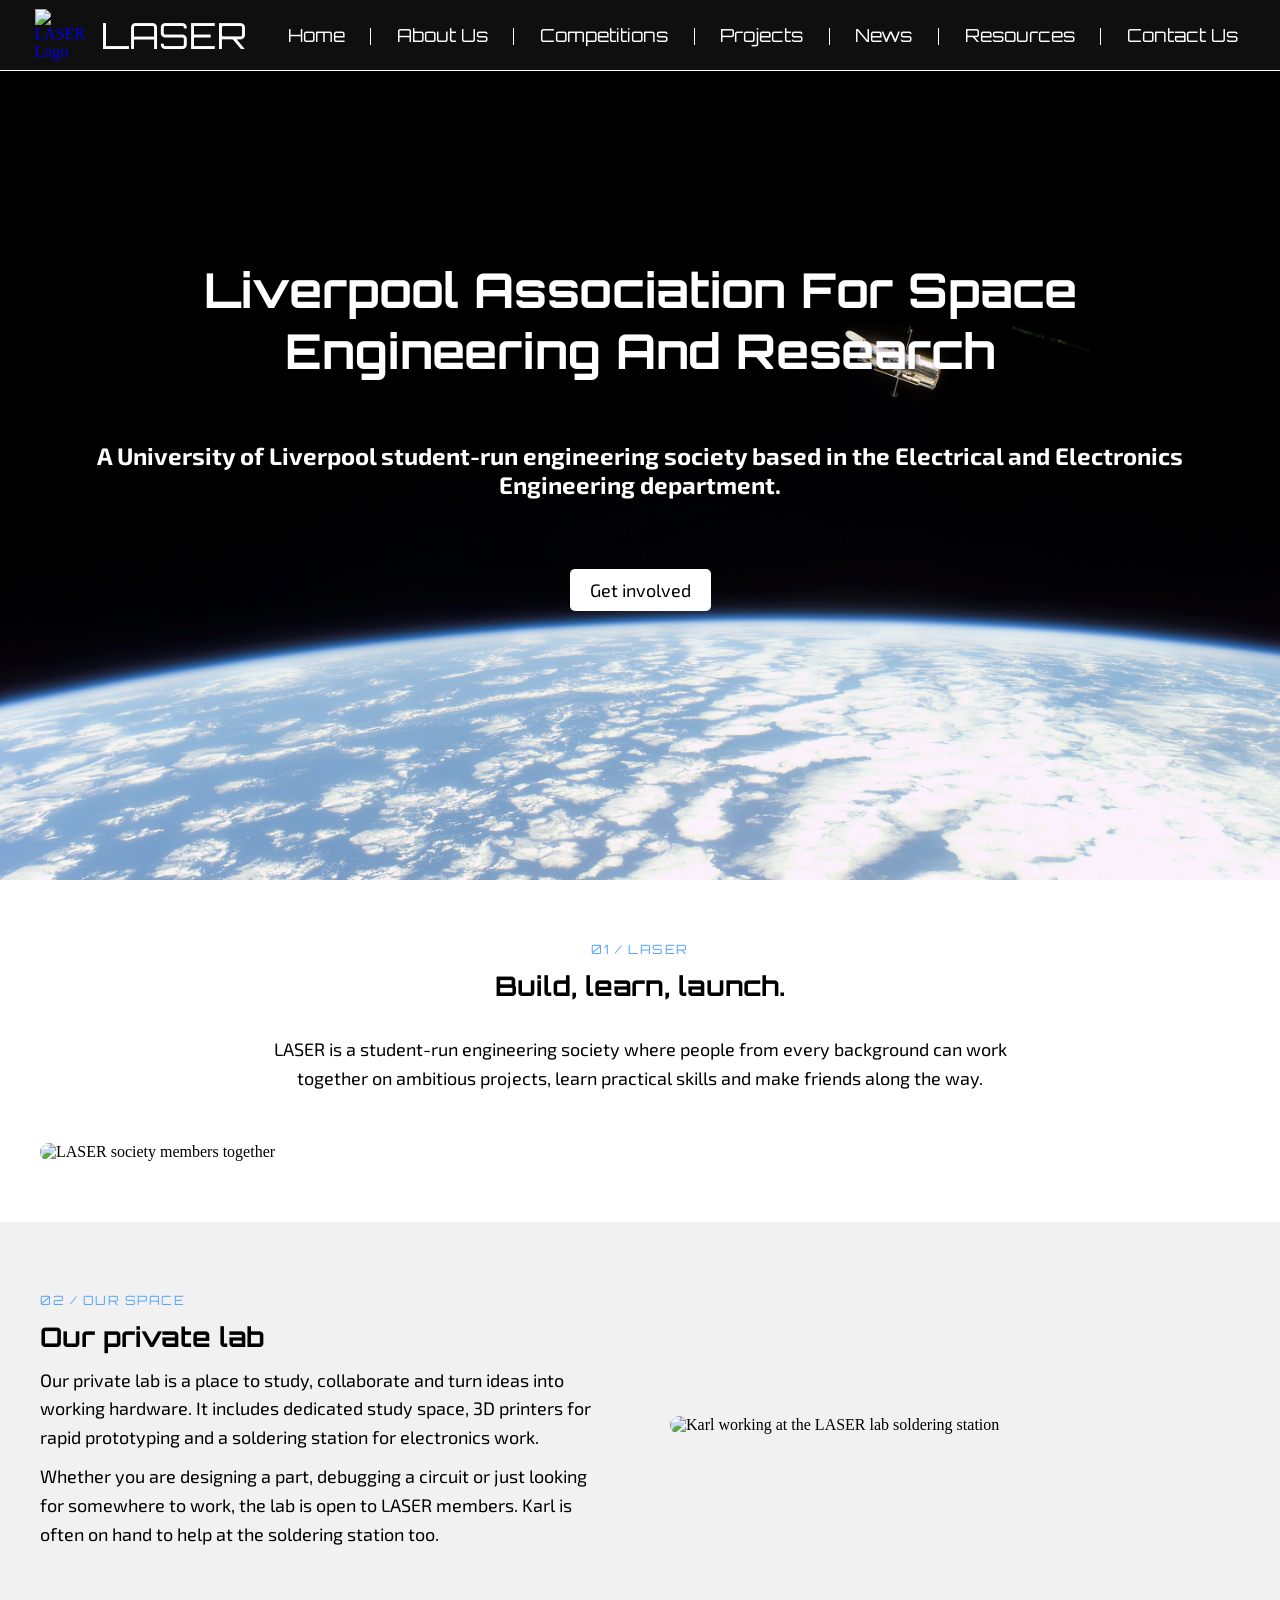
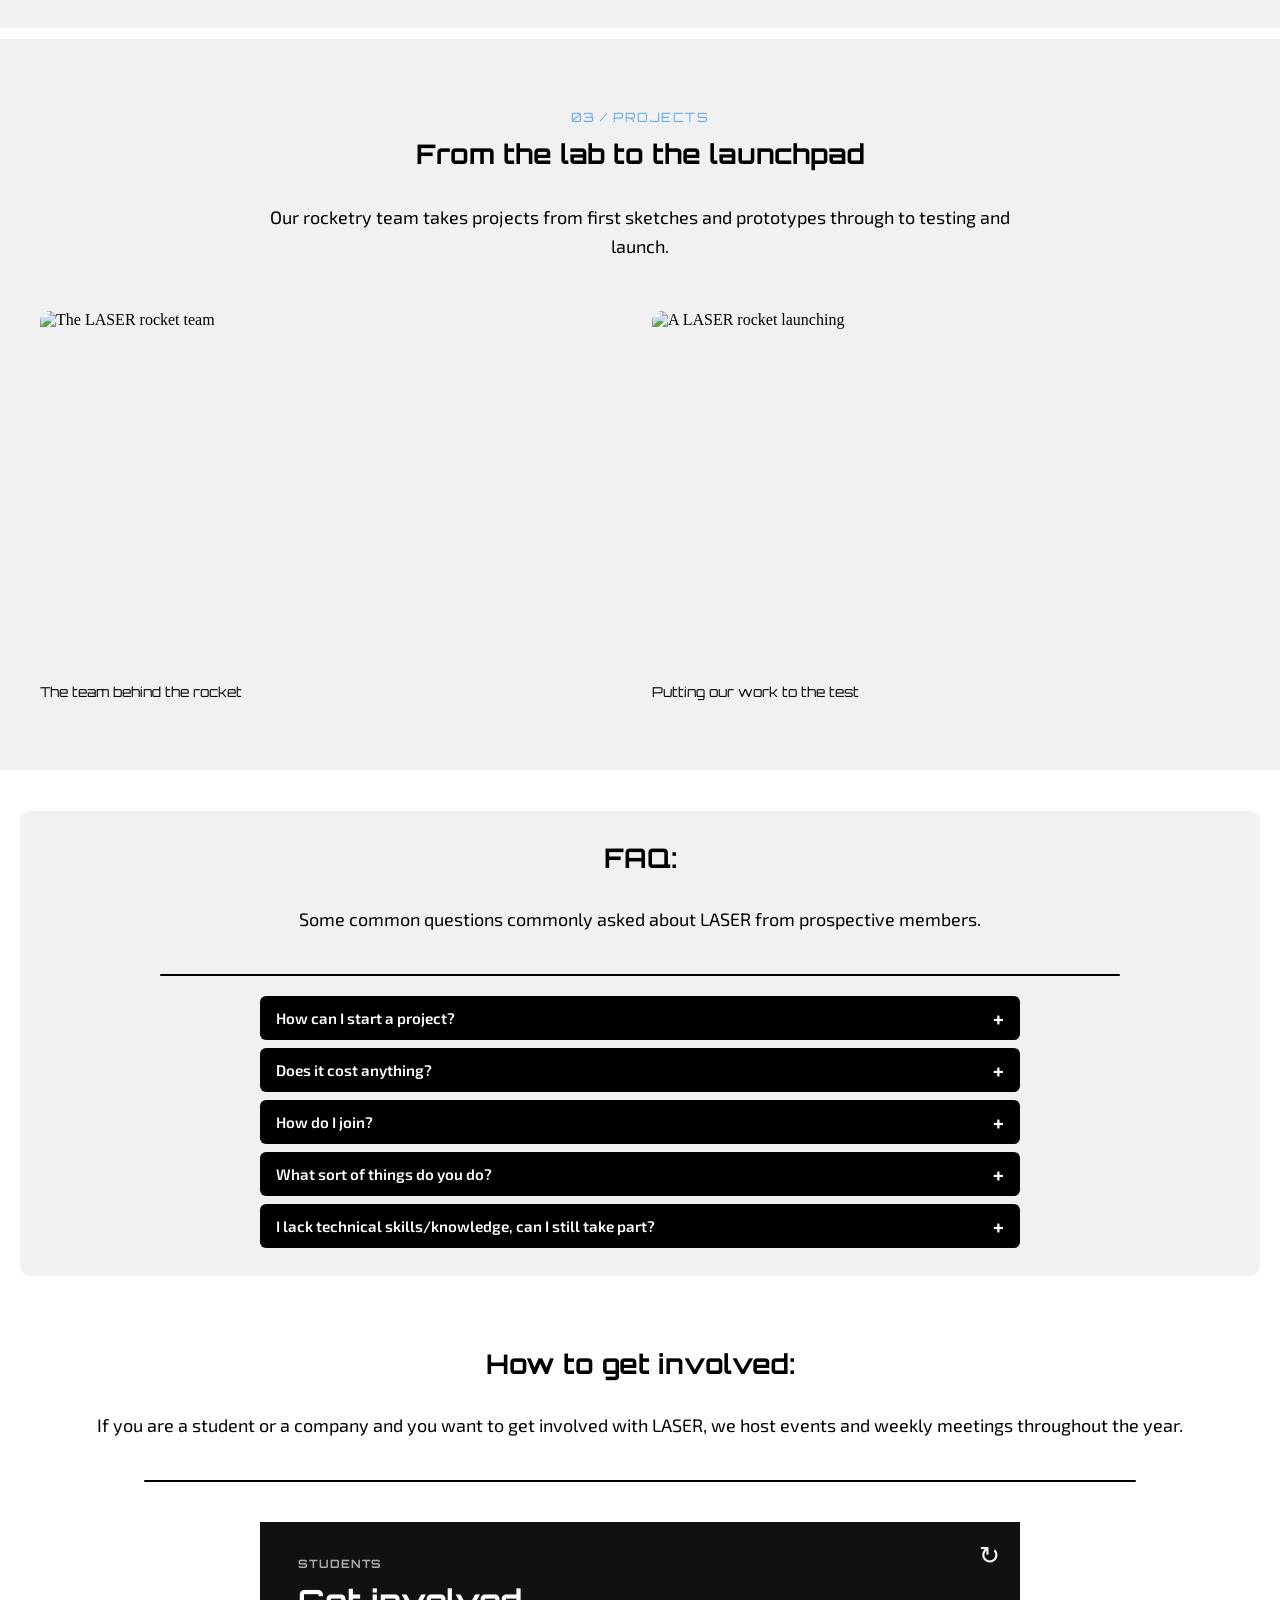
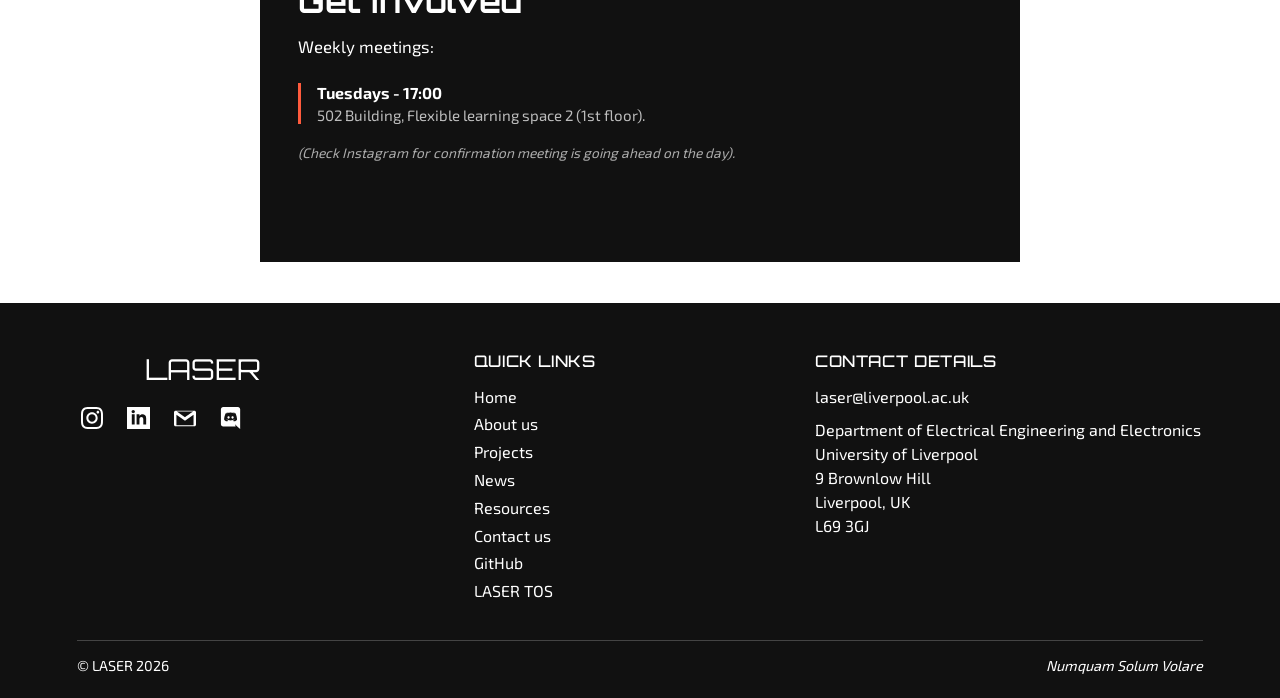
==== .vercel/output/static/index.html @ e4cc59e5 "Add resources page and update homepage with new assets - Created a new resources page with links to " ====
<!doctype html>
<style>
	body {
		margin: 0;
	}
</style>

<html lang="en">
	<head>
		<meta charset="utf-8" />
		<link rel="icon" href="./favicon.png" />
		<meta name="viewport" content="width=device-width, initial-scale=1" />
		<link href="./_app/immutable/entry/start.DGtmBPSo.js" rel="modulepreload">
		<link href="./_app/immutable/chunks/CTIS16gk.js" rel="modulepreload">
		<link href="./_app/immutable/chunks/7BSjD24L.js" rel="modulepreload">
		<link href="./_app/immutable/entry/app.ivjfigJp.js" rel="modulepreload">
		<link href="./_app/immutable/chunks/D_1BMN3e.js" rel="modulepreload">
		<link href="./_app/immutable/nodes/0.DMZ6x1xI.js" rel="modulepreload">
		<link href="./_app/immutable/chunks/C-WMBExc.js" rel="modulepreload">
		<link href="./_app/immutable/chunks/B9G59zYk.js" rel="modulepreload">
		<link href="./_app/immutable/nodes/2.BJZlcTW1.js" rel="modulepreload">
		<title>Home | LASER</title><!-- HEAD_svelte-qoxa5s_START --><!-- HEAD_svelte-qoxa5s_END -->
		<link href="./_app/immutable/assets/0.Lj2UNPYu.css" rel="stylesheet">
		<link href="./_app/immutable/assets/index.B-hsd_Pt.css" rel="stylesheet">
		<link href="./_app/immutable/assets/2.D6INWl_Q.css" rel="stylesheet">
	</head>
	<body data-sveltekit-preload-data="hover">
		<div style="display: contents">    <div class="body svelte-qdn4al">   <div class="navbar svelte-fpv4tn"><div class="navbar-brand svelte-fpv4tn"><a href="/" class="svelte-fpv4tn" data-svelte-h="svelte-1miex8l"><div class="logo-container svelte-fpv4tn"><img src="/_app/immutable/assets/logo-2.DVwMRFnr.png" alt="LASER Logo" class="svelte-fpv4tn"> <span class="logo-text svelte-fpv4tn">LASER</span></div></a></div>  <div class="navbar-links desktop svelte-fpv4tn" data-svelte-h="svelte-1akheh"><ul class="svelte-fpv4tn"><li class="svelte-fpv4tn"><a class="nav-link svelte-fpv4tn" href="/" rel="prefetch">Home</a></li> <li class="svelte-fpv4tn"><a class="nav-link svelte-fpv4tn" href="/about" rel="prefetch">About Us</a></li> <li class="svelte-fpv4tn"><a class="nav-link svelte-fpv4tn" href="/competitions" rel="prefetch">Competitions</a></li> <li class="svelte-fpv4tn"><a class="nav-link svelte-fpv4tn" href="/projects" rel="prefetch">Projects</a></li> <li class="svelte-fpv4tn"><a class="nav-link svelte-fpv4tn" href="/news" rel="prefetch">News</a></li> <li class="svelte-fpv4tn"><a class="nav-link svelte-fpv4tn" href="/resources" rel="prefetch">Resources</a></li> <li class="svelte-fpv4tn"><a class="nav-link svelte-fpv4tn" href="/contact" rel="prefetch">Contact Us</a></li></ul></div>  <button class="hamburger svelte-fpv4tn" aria-label="Toggle menu" data-svelte-h="svelte-1wd7y4o"><span class="hamburger-line svelte-fpv4tn"></span> <span class="hamburger-line svelte-fpv4tn"></span> <span class="hamburger-line svelte-fpv4tn"></span></button>   </div> <div class="page svelte-qdn4al"><main class="svelte-qdn4al"><article class="content-body svelte-qdn4al"><div>    <div class="body svelte-7qt62"><div class="header svelte-7qt62"><h1 class="svelte-7qt62" data-svelte-h="svelte-1j9uaqf">Liverpool Association For Space Engineering And Research</h1> <h2 class="svelte-7qt62" data-svelte-h="svelte-1ugjzli">A University of Liverpool student-run engineering society based in the Electrical and
			Electronics Engineering department.</h2> <div class="buttons svelte-7qt62"><button class="button svelte-7qt62" data-svelte-h="svelte-1tu7el9">Get involved</button></div></div> <div class="content-row svelte-7qt62" id="projects-header" data-svelte-h="svelte-1s8op9j"><div class="society-intro svelte-7qt62"><div class="section-label svelte-7qt62">01 / LASER</div> <h1 class="svelte-7qt62">Build, learn, launch.</h1> <p class="svelte-7qt62">LASER is a student-run engineering society where people from every background can work
				together on ambitious projects, learn practical skills and make friends along the way.</p> <img class="society-photo svelte-7qt62" src="/_app/immutable/assets/society_photo.COjx1hVz.jpg" alt="LASER society members together"></div></div> <div class="content-row lab-row svelte-7qt62" data-svelte-h="svelte-1idk8p1"><div class="feature-grid svelte-7qt62"><div class="feature-copy svelte-7qt62"><div class="section-label svelte-7qt62">02 / OUR SPACE</div> <h1 class="svelte-7qt62">Our private lab</h1> <p class="svelte-7qt62">Our private lab is a place to study, collaborate and turn ideas into working hardware.
					It includes dedicated study space, 3D printers for rapid prototyping and a soldering
					station for electronics work.</p> <p class="svelte-7qt62">Whether you are designing a part, debugging a circuit or just looking for somewhere to
					work, the lab is open to LASER members. Karl is often on hand to help at the soldering
					station too.</p></div> <img class="feature-photo svelte-7qt62" src="/_app/immutable/assets/karl_lab.DfO0y-Jp.jpg" alt="Karl working at the LASER lab soldering station"></div></div> <div class="content-row rockets-row svelte-7qt62" data-svelte-h="svelte-uk75mp"><div class="rockets svelte-7qt62"><div class="section-label svelte-7qt62">03 / PROJECTS</div> <h1 class="svelte-7qt62">From the lab to the launchpad</h1> <p class="svelte-7qt62">Our rocketry team takes projects from first sketches and prototypes through to testing
				and launch.</p> <div class="rocket-gallery svelte-7qt62"><figure class="svelte-7qt62"><img src="/_app/immutable/assets/rocket_team.fOBKA29p.jpg" alt="The LASER rocket team" class="svelte-7qt62"> <figcaption class="svelte-7qt62">The team behind the rocket</figcaption></figure> <figure class="svelte-7qt62"><img src="/_app/immutable/assets/rocket_launch.CKDZgVG7.png" alt="A LASER rocket launching" class="svelte-7qt62"> <figcaption class="svelte-7qt62">Putting our work to the test</figcaption></figure></div></div></div> <div class="content-row svelte-7qt62"><div class="container svelte-7qt62"><h1 class="svelte-7qt62" data-svelte-h="svelte-1on0hj2">FAQ:</h1> <p class="svelte-7qt62" data-svelte-h="svelte-8fw8r">Some common questions commonly asked about LASER from prospective members.</p> <div class="separator svelte-7qt62"></div> <div class="faq-container svelte-1qa2ih5"><div class="question svelte-1qa2ih5" role="button" tabindex="0"><h2 class="svelte-1qa2ih5">How can I start a project?</h2></div> <div class="answer  svelte-1qa2ih5"><p class="svelte-1qa2ih5">To start a project just come along and bring it up in a meeting.</p></div> </div> <div class="faq-container svelte-1qa2ih5"><div class="question svelte-1qa2ih5" role="button" tabindex="0"><h2 class="svelte-1qa2ih5">Does it cost anything?</h2></div> <div class="answer  svelte-1qa2ih5"><p class="svelte-1qa2ih5">No, participation in LASER does not cost anything apart from your time.</p></div> </div> <div class="faq-container svelte-1qa2ih5"><div class="question svelte-1qa2ih5" role="button" tabindex="0"><h2 class="svelte-1qa2ih5">How do I join?</h2></div> <div class="answer  svelte-1qa2ih5"><p class="svelte-1qa2ih5">As we're not affiliated with the Guild, we have no sign up requirements. Simply just show up to our meetings as listed below.</p></div> </div> <div class="faq-container svelte-1qa2ih5"><div class="question svelte-1qa2ih5" role="button" tabindex="0"><h2 class="svelte-1qa2ih5">What sort of things do you do?</h2></div> <div class="answer  svelte-1qa2ih5"><p class="svelte-1qa2ih5">Within LASER we mainly work to develop skills outside of the typically taught curriculum through projects, in addition we offer a range of FYP for third year EEE students.</p></div> </div> <div class="faq-container svelte-1qa2ih5"><div class="question svelte-1qa2ih5" role="button" tabindex="0"><h2 class="svelte-1qa2ih5">I lack technical skills/knowledge, can I still take part?</h2></div> <div class="answer  svelte-1qa2ih5"><p class="svelte-1qa2ih5">We encourage anyone regardless of course and background with an interest to join, as our projects often cover a wide range of fields.</p></div> </div></div></div> <div class="content-row svelte-7qt62" id="getinvolved-header"><h1 class="svelte-7qt62" data-svelte-h="svelte-1cuypyo">How to get involved:</h1> <p class="svelte-7qt62" data-svelte-h="svelte-bwk7dg">If you are a student or a company and you want to get involved with LASER, we host events and
			weekly meetings throughout the year.</p> <div class="separator svelte-7qt62"></div>   <div class="flip-card svelte-volmgl" role="button" tabindex="0" aria-label="Flip between student and industry information"><div class="flip-card-inner svelte-volmgl"><section class="card-face card-front svelte-volmgl" aria-hidden="false"><span class="flip-icon svelte-volmgl" aria-hidden="true" data-svelte-h="svelte-xpl3ug">↻</span> <p class="eyebrow svelte-volmgl" data-svelte-h="svelte-fm70a0">Students</p> <h2 class="svelte-volmgl" data-svelte-h="svelte-d3yj59">Get involved</h2> <p class="route-intro svelte-volmgl" data-svelte-h="svelte-1s0nnc2">Weekly meetings:</p> <div class="meeting svelte-volmgl" data-svelte-h="svelte-sdgunf"><strong>Tuesdays - 17:00</strong> <span class="svelte-volmgl">502 Building, Flexible learning space 2 (1st floor).</span></div> <p class="note svelte-volmgl" data-svelte-h="svelte-ms914">(Check Instagram for confirmation meeting is going ahead on the day).</p></section> <section class="card-face card-back svelte-volmgl" aria-hidden="true"><span class="flip-icon svelte-volmgl" aria-hidden="true" data-svelte-h="svelte-xpl3ug">↻</span> <p class="eyebrow svelte-volmgl" data-svelte-h="svelte-5ua164">Industry and companies</p> <h2 class="svelte-volmgl" data-svelte-h="svelte-1pysvou">Get in touch</h2> <p class="route-intro svelte-volmgl" data-svelte-h="svelte-ssidgr">If you represent a company or are an employee acting on behalf of your employer, and you wish
				to engage with LASER by offering a seminar or contributing to our projects, please don&#39;t
				hesitate to get in touch.</p> <a class="contact-link svelte-volmgl" href="mailto:laser@liverpool.ac.uk" data-svelte-h="svelte-12oxaud">laser@liverpool.ac.uk <span aria-hidden="true" class="svelte-volmgl">↗</span></a></section></div> </div></div> </div></div></article></main></div>   <div class="footer svelte-zz6rve"><div class="footer-columns svelte-zz6rve"><section class="footer-brand svelte-zz6rve" aria-labelledby="footer-brand-heading" data-svelte-h="svelte-1b9xvzs"><div class="brand-row svelte-zz6rve"><a class="brand svelte-zz6rve" href="/" aria-label="LASER home"><img src="/_app/immutable/assets/logo-2.DVwMRFnr.png" alt="" class="svelte-zz6rve"> <span id="footer-brand-heading">LASER</span></a> <div class="footer-icons svelte-zz6rve" aria-label="Social links"><a href="https://www.instagram.com/laser_uol/" aria-label="Instagram" class="svelte-zz6rve"><img src="data:image/svg+xml,%3csvg%20xmlns='http://www.w3.org/2000/svg'%20width='24'%20height='24'%20viewBox='0%200%2024%2024'%3e%3cpath%20d='M12%202.163c3.204%200%203.584.012%204.85.07%203.252.148%204.771%201.691%204.919%204.919.058%201.265.069%201.645.069%204.849%200%203.205-.012%203.584-.069%204.849-.149%203.225-1.664%204.771-4.919%204.919-1.266.058-1.644.07-4.85.07-3.204%200-3.584-.012-4.849-.07-3.26-.149-4.771-1.699-4.919-4.92-.058-1.265-.07-1.644-.07-4.849%200-3.204.013-3.583.07-4.849.149-3.227%201.664-4.771%204.919-4.919%201.266-.057%201.645-.069%204.849-.069zm0-2.163c-3.259%200-3.667.014-4.947.072-4.358.2-6.78%202.618-6.98%206.98-.059%201.281-.073%201.689-.073%204.948%200%203.259.014%203.668.072%204.948.2%204.358%202.618%206.78%206.98%206.98%201.281.058%201.689.072%204.948.072%203.259%200%203.668-.014%204.948-.072%204.354-.2%206.782-2.618%206.979-6.98.059-1.28.073-1.689.073-4.948%200-3.259-.014-3.667-.072-4.947-.196-4.354-2.617-6.78-6.979-6.98-1.281-.059-1.69-.073-4.949-.073zm0%205.838c-3.403%200-6.162%202.759-6.162%206.162s2.759%206.163%206.162%206.163%206.162-2.759%206.162-6.163c0-3.403-2.759-6.162-6.162-6.162zm0%2010.162c-2.209%200-4-1.79-4-4%200-2.209%201.791-4%204-4s4%201.791%204%204c0%202.21-1.791%204-4%204zm6.406-11.845c-.796%200-1.441.645-1.441%201.44s.645%201.44%201.441%201.44c.795%200%201.439-.645%201.439-1.44s-.644-1.44-1.439-1.44z'/%3e%3c/svg%3e" alt="" class="svelte-zz6rve"></a> <a href="https://www.linkedin.com/company/laser-liverpool/" aria-label="LinkedIn" class="svelte-zz6rve"><img src="data:image/svg+xml,%3csvg%20xmlns='http://www.w3.org/2000/svg'%20width='24'%20height='24'%20viewBox='0%200%2024%2024'%3e%3cpath%20d='M0%200v24h24v-24h-24zm8%2019h-3v-11h3v11zm-1.5-12.268c-.966%200-1.75-.79-1.75-1.764s.784-1.764%201.75-1.764%201.75.79%201.75%201.764-.783%201.764-1.75%201.764zm13.5%2012.268h-3v-5.604c0-3.368-4-3.113-4%200v5.604h-3v-11h3v1.765c1.397-2.586%207-2.777%207%202.476v6.759z'/%3e%3c/svg%3e" alt="" class="svelte-zz6rve"></a> <a href="mailto:laser@liverpool.ac.uk" aria-label="Email" class="svelte-zz6rve"><img src="data:image/svg+xml,%3csvg%20width='24'%20height='24'%20xmlns='http://www.w3.org/2000/svg'%20fill-rule='evenodd'%20clip-rule='evenodd'%3e%3cpath%20d='M22.288%2021h-20.576c-.945%200-1.712-.767-1.712-1.712v-13.576c0-.945.767-1.712%201.712-1.712h20.576c.945%200%201.712.767%201.712%201.712v13.576c0%20.945-.767%201.712-1.712%201.712zm-10.288-6.086l-9.342-6.483-.02%2011.569h18.684v-11.569l-9.322%206.483zm8.869-9.914h-17.789l8.92%206.229s6.252-4.406%208.869-6.229z'/%3e%3c/svg%3e" alt="" class="svelte-zz6rve"></a> <a href="https://discord.gg/8RZZe7E6FS" aria-label="Discord" class="svelte-zz6rve"><img src="data:image/svg+xml,%3csvg%20width='24'%20height='24'%20xmlns='http://www.w3.org/2000/svg'%20fill-rule='evenodd'%20clip-rule='evenodd'%3e%3cpath%20d='M19.54%200c1.356%200%202.46%201.104%202.46%202.472v21.528l-2.58-2.28-1.452-1.344-1.536-1.428.636%202.22h-13.608c-1.356%200-2.46-1.104-2.46-2.472v-16.224c0-1.368%201.104-2.472%202.46-2.472h16.08zm-4.632%2015.672c2.652-.084%203.672-1.824%203.672-1.824%200-3.864-1.728-6.996-1.728-6.996-1.728-1.296-3.372-1.26-3.372-1.26l-.168.192c2.04.624%202.988%201.524%202.988%201.524-1.248-.684-2.472-1.02-3.612-1.152-.864-.096-1.692-.072-2.424.024l-.204.024c-.42.036-1.44.192-2.724.756-.444.204-.708.348-.708.348s.996-.948%203.156-1.572l-.12-.144s-1.644-.036-3.372%201.26c0%200-1.728%203.132-1.728%206.996%200%200%201.008%201.74%203.66%201.824%200%200%20.444-.54.804-.996-1.524-.456-2.1-1.416-2.1-1.416l.336.204.048.036.047.027.014.006.047.027c.3.168.6.3.876.408.492.192%201.08.384%201.764.516.9.168%201.956.228%203.108.012.564-.096%201.14-.264%201.74-.516.42-.156.888-.384%201.38-.708%200%200-.6.984-2.172%201.428.36.456.792.972.792.972zm-5.58-5.604c-.684%200-1.224.6-1.224%201.332%200%20.732.552%201.332%201.224%201.332.684%200%201.224-.6%201.224-1.332.012-.732-.54-1.332-1.224-1.332zm4.38%200c-.684%200-1.224.6-1.224%201.332%200%20.732.552%201.332%201.224%201.332.684%200%201.224-.6%201.224-1.332%200-.732-.54-1.332-1.224-1.332z'/%3e%3c/svg%3e" alt="" class="svelte-zz6rve"></a></div></div></section> <section class="footer-section svelte-zz6rve" aria-labelledby="quick-links-heading"><h2 id="quick-links-heading" class="svelte-zz6rve" data-svelte-h="svelte-1qg1ytg">Quick links</h2> <nav class="footer-links svelte-zz6rve" aria-label="Quick links"><a href="/" class="svelte-zz6rve" data-svelte-h="svelte-5a0zws">Home</a> <a href="/about" class="svelte-zz6rve" data-svelte-h="svelte-qjxhin">About us</a> <a href="/projects" class="svelte-zz6rve" data-svelte-h="svelte-1002cvf">Projects</a> <a href="/news" class="svelte-zz6rve" data-svelte-h="svelte-13uzzsz">News</a> <a href="/resources" class="svelte-zz6rve" data-svelte-h="svelte-105foad">Resources</a> <a href="/contact" class="svelte-zz6rve" data-svelte-h="svelte-d4dvih">Contact us</a> <a href="https://github.com/UOL-LASER" class="svelte-zz6rve" data-svelte-h="svelte-1mj6pdv">GitHub</a> <button type="button" class="svelte-zz6rve" data-svelte-h="svelte-rq9g4g">LASER TOS</button></nav></section> <section class="footer-section contact svelte-zz6rve" aria-labelledby="contact-heading" data-svelte-h="svelte-27ioh2"><h2 id="contact-heading" class="svelte-zz6rve">Contact details</h2> <a href="mailto:laser@liverpool.ac.uk" class="svelte-zz6rve">laser@liverpool.ac.uk</a> <address class="svelte-zz6rve">Department of Electrical Engineering and Electronics<br>
				University of Liverpool<br>
				9 Brownlow Hill<br>
				Liverpool, UK<br>
				L69 3GJ</address></section></div> <div class="footer-bottom svelte-zz6rve"><p class="svelte-zz6rve">© LASER 2026</p> <p class="motto svelte-zz6rve" data-svelte-h="svelte-ho9pkd">Numquam Solum Volare</p></div></div> <div class="svelte-1qwn2n5  hidden"></div> <div class="popup svelte-1qwn2n5 hidden"><div class="content-row svelte-1qwn2n5" data-svelte-h="svelte-4914dh"><div class="container svelte-1qwn2n5"><div class="scroll-box svelte-1qwn2n5"><h1 class="svelte-1qwn2n5">Terms of Service</h1> <p class="svelte-1qwn2n5">Last updated: December 2024</p> <p class="svelte-1qwn2n5">These Terms of Service (ToS) outline the rules, responsibilities, and processes for all
					members and committee members of LASER within the University of Liverpool. By
					participating in the society, You agree to these Terms.</p> <h2 class="svelte-1qwn2n5">General Conduct</h2> <ul class="svelte-1qwn2n5"><li class="svelte-1qwn2n5"><strong>Respect and Inclusion:</strong> All individuals must treat others with respect, regardless
						of background, opinion, or role within the society. Discrimination, harassment, or bullying
						of any kind is strictly prohibited.</li> <li class="svelte-1qwn2n5"><strong>Professionalism:</strong> Members and committee members must act professionally,
						particularly when discussing sensitive matters like finances or personal disputes.</li> <li class="svelte-1qwn2n5"><strong>Conflict Resolution:</strong> Disagreements must be handled respectfully and in line
						with society processes.</li></ul> <h2 class="svelte-1qwn2n5">Financial Conduct</h2> <ul class="svelte-1qwn2n5"><li class="svelte-1qwn2n5"><strong>Transparency:</strong> All financial transactions must be documented clearly and
						openly, including deposits, event funds, and reimbursements.</li> <li class="svelte-1qwn2n5"><strong>Equality in Financial Access:</strong> Members may not personally benefit from society
						funds without approval from the Chief Financial Officer(s).</li> <li class="svelte-1qwn2n5"><strong>Documentation:</strong> Receipts or proof of transactions must be maintained on LASER
						SharePoint.</li> <li class="svelte-1qwn2n5"><strong>Confidentiality:</strong> Personal financial details must be handled securely and
						only by authorized individuals.</li></ul> <h2 class="svelte-1qwn2n5">Responsibilities of Members</h2> <ul class="svelte-1qwn2n5"><li class="svelte-1qwn2n5"><strong>Participation:</strong> Members are encouraged to actively participate in society
						events.</li> <li class="svelte-1qwn2n5"><strong>Reporting Issues:</strong> Members must promptly report concerns like misconduct
						or financial irregularities.</li> <li class="svelte-1qwn2n5"><strong>Policy Adherence:</strong> Members must follow society policies, including reporting
						and disciplinary procedures.</li></ul> <h2 class="svelte-1qwn2n5">Responsibilities of Committee Members</h2> <ul class="svelte-1qwn2n5"><li class="svelte-1qwn2n5"><strong>Leadership:</strong> Committee members must act as role models and uphold the society’s
						values.</li> <li class="svelte-1qwn2n5"><strong>Decision-Making:</strong> Decisions must prioritize the society&#39;s best interest,
						free from personal bias.</li> <li class="svelte-1qwn2n5"><strong>Accountability:</strong> Committee members are accountable for their decisions and
						actions.</li></ul> <h2 class="svelte-1qwn2n5">Disciplinary Actions</h2> <p class="svelte-1qwn2n5">Failure to adhere to these ToS may result in disciplinary actions, including:</p> <ul class="svelte-1qwn2n5"><li class="svelte-1qwn2n5"><strong>Formal Warnings:</strong> Up to three warnings for rule violations.</li> <li class="svelte-1qwn2n5"><strong>Suspension or Expulsion:</strong> For serious or repeated violations.</li> <li class="svelte-1qwn2n5"><strong>Escalation:</strong> Serious incidents may be escalated to the University of Liverpool.</li></ul> <h2 class="svelte-1qwn2n5">Financial Dispute Resolution</h2> <p class="svelte-1qwn2n5">To resolve financial disputes:</p> <ul class="svelte-1qwn2n5"><li class="svelte-1qwn2n5">Members must submit concerns in writing to the Society President.</li> <li class="svelte-1qwn2n5">The President and Chief Financial Officer(s) will review and respond.</li> <li class="svelte-1qwn2n5">Unresolved issues may escalate to a formal committee meeting.</li></ul> <h2 class="svelte-1qwn2n5">Reporting Violations</h2> <ul class="svelte-1qwn2n5"><li class="svelte-1qwn2n5">Reports must include evidence where possible (e.g., screenshots, witness statements).</li> <li class="svelte-1qwn2n5">Anonymous reports will be accepted, but anonymity may limit investigation scope.</li> <li class="svelte-1qwn2n5">All reports are handled confidentially with outcomes communicated promptly.</li></ul> <h2 class="svelte-1qwn2n5">Academic Integrity and Original Work</h2> <ul class="svelte-1qwn2n5"><li class="svelte-1qwn2n5"><strong>Original Contributions:</strong> All work submitted for LASER projects must be original.</li> <li class="svelte-1qwn2n5"><strong>Plagiarism:</strong> Plagiarism is strictly prohibited and may result in disciplinary
						action.</li></ul> <h2 class="svelte-1qwn2n5">Amendments to the Terms of Service</h2> <p class="svelte-1qwn2n5">These Terms may be updated periodically. Members will be notified of changes promptly.</p> <h2 class="svelte-1qwn2n5">Contact Us</h2> <p class="svelte-1qwn2n5">If you have any questions regarding these Terms, please contact:</p> <p class="svelte-1qwn2n5"><strong>Email:</strong> laser@liverpool.ac.uk</p></div></div></div> <div class="button-container svelte-1qwn2n5"><button class="button svelte-1qwn2n5" data-svelte-h="svelte-14m4mmx">Close</button></div> </div> </div> 
			
			<script>
				{
					__sveltekit_25v0ty = {
						base: new URL(".", location).pathname.slice(0, -1)
					};

					const element = document.currentScript.parentElement;

					Promise.all([
						import("./_app/immutable/entry/start.DGtmBPSo.js"),
						import("./_app/immutable/entry/app.ivjfigJp.js")
					]).then(([kit, app]) => {
						kit.start(app, element, {
							node_ids: [0, 2],
							data: [null,null],
							form: null,
							error: null
						});
					});
				}
			</script>
		</div>
	</body>
</html>
---- .vercel/output/static/_app/immutable/assets/0.Lj2UNPYu.css ----
.navbar.svelte-fpv4tn.svelte-fpv4tn.svelte-fpv4tn{background:#111111eb;display:flex;align-items:center;position:fixed;top:0;width:100%;z-index:999;padding:1vh;margin:0;border-bottom:1px solid rgb(255,255,255)}.navbar-brand.svelte-fpv4tn a.svelte-fpv4tn.svelte-fpv4tn{text-decoration:none}.navbar-brand.svelte-fpv4tn.svelte-fpv4tn.svelte-fpv4tn{transition:all .3s ease}.navbar-brand.svelte-fpv4tn.svelte-fpv4tn.svelte-fpv4tn:hover{transform:scale(1.05)}.logo-container.svelte-fpv4tn.svelte-fpv4tn.svelte-fpv4tn{display:flex;align-items:center;margin-left:2vw}.logo-container.svelte-fpv4tn img.svelte-fpv4tn.svelte-fpv4tn{width:6vh;height:auto}.logo-text.svelte-fpv4tn.svelte-fpv4tn.svelte-fpv4tn{font-family:Orbitron Variable,sans-serif;font-size:4vh;color:#fff;margin-left:12px}.navbar-links.svelte-fpv4tn.svelte-fpv4tn.svelte-fpv4tn{flex:1;display:flex;justify-content:right;margin-right:2vw}.navbar-links.svelte-fpv4tn ul.svelte-fpv4tn.svelte-fpv4tn{display:flex;list-style:none;margin:0 2vw;padding:0}.navbar-links.svelte-fpv4tn li.svelte-fpv4tn.svelte-fpv4tn:not(:last-child):after{content:"";border-right:1px solid white;height:100%;margin-left:2vw;margin-right:2vw;color:#fff}.navbar-links.svelte-fpv4tn a.svelte-fpv4tn.svelte-fpv4tn{color:#fff;text-decoration:none;font-size:18px;transition:color .3s ease;font-family:Orbitron Variable,sans-serif}.navbar-links.svelte-fpv4tn a.svelte-fpv4tn.svelte-fpv4tn:hover{color:#58a6ff}.hamburger.svelte-fpv4tn.svelte-fpv4tn.svelte-fpv4tn{display:none;flex-direction:column;background:none;border:none;cursor:pointer;padding:.5rem;margin-right:1rem}.hamburger-line.svelte-fpv4tn.svelte-fpv4tn.svelte-fpv4tn{width:25px;height:3px;background-color:#fff;margin:5px 0;transition:all .3s ease;display:block}.mobile-menu.svelte-fpv4tn.svelte-fpv4tn.svelte-fpv4tn{display:none;position:absolute;top:100%;left:0;width:100%;background-color:#111111eb;border-bottom:1px solid white;padding:1rem 0}.mobile-menu.svelte-fpv4tn nav ul.svelte-fpv4tn.svelte-fpv4tn{list-style:none;padding:0;margin:0;display:flex;flex-direction:column}.mobile-menu.svelte-fpv4tn nav ul.svelte-fpv4tn li.svelte-fpv4tn{padding:0}.mobile-menu.svelte-fpv4tn nav ul.svelte-fpv4tn li a.svelte-fpv4tn{display:block;color:#fff;text-decoration:none;padding:1rem 2rem;font-family:Orbitron Variable,sans-serif;font-size:16px;transition:background-color .3s ease,color .3s ease;border:none}.mobile-menu.svelte-fpv4tn nav ul.svelte-fpv4tn li a.svelte-fpv4tn:hover{background-color:#222;color:#58a6ff}@media (min-width: 769px){.navbar-links.desktop.svelte-fpv4tn.svelte-fpv4tn.svelte-fpv4tn{display:flex}}@media (max-width: 768px){.navbar.svelte-fpv4tn.svelte-fpv4tn.svelte-fpv4tn{padding:1vh .5rem}.navbar-brand.svelte-fpv4tn.svelte-fpv4tn.svelte-fpv4tn{flex:0 0 auto}.logo-container.svelte-fpv4tn.svelte-fpv4tn.svelte-fpv4tn{margin-left:1rem}.logo-container.svelte-fpv4tn img.svelte-fpv4tn.svelte-fpv4tn{width:5vh}.logo-text.svelte-fpv4tn.svelte-fpv4tn.svelte-fpv4tn{font-size:3vh;margin-left:5px}.navbar-links.desktop.svelte-fpv4tn.svelte-fpv4tn.svelte-fpv4tn{display:none}.hamburger.svelte-fpv4tn.svelte-fpv4tn.svelte-fpv4tn{display:flex;margin-left:auto;margin-right:1rem}.mobile-menu.svelte-fpv4tn.svelte-fpv4tn.svelte-fpv4tn{display:block}}.popup.svelte-1qwn2n5.svelte-1qwn2n5{position:fixed;top:50%;left:50%;transform:translate(-50%,-50%);background:#fff;padding:1rem;box-shadow:0 4px 8px #0000001a;z-index:1000;border-radius:10px;display:flex;flex-direction:column;justify-content:space-between}.overlay.svelte-1qwn2n5.svelte-1qwn2n5{position:fixed;top:0;left:0;right:0;bottom:0;background:#00000080;-webkit-backdrop-filter:blur(8px);backdrop-filter:blur(8px);z-index:999}.hidden.svelte-1qwn2n5.svelte-1qwn2n5{display:none}.button.svelte-1qwn2n5.svelte-1qwn2n5{padding:10px 20px;font-size:2vh;font-family:"Exo 2 Variable";margin:0 10px;background-color:#111;color:#fff;border:none;border-radius:5px;transition:all .3s ease;cursor:pointer}.button.svelte-1qwn2n5.svelte-1qwn2n5:hover{filter:invert(1);transform:scale(1.05)}.content-row.svelte-1qwn2n5.svelte-1qwn2n5{padding:10px;background-color:#fff;color:#000;border-top:1px solid rgb(255,255,255);margin:10px auto}.container.svelte-1qwn2n5.svelte-1qwn2n5{background-color:#f1f1f1;border-radius:10px;padding:10px;margin:0 auto}.content-row.svelte-1qwn2n5 h1.svelte-1qwn2n5{font-family:Orbitron Variable,sans-serif;font-size:3vh;color:#000;text-align:center;margin:10px auto}.content-row.svelte-1qwn2n5 h2.svelte-1qwn2n5{font-family:Orbitron Variable,sans-serif;font-size:2vh;color:#000;text-align:center;margin:10px auto}.content-row.svelte-1qwn2n5 p.svelte-1qwn2n5{font-family:"Exo 2 Variable";font-size:2vh;text-align:center;color:#000;line-height:1.6;padding:20px;margin:10px auto}.button-container.svelte-1qwn2n5.svelte-1qwn2n5{display:flex;justify-content:center}.scroll-box.svelte-1qwn2n5.svelte-1qwn2n5{max-height:60vh;overflow-y:auto;padding:10px;background-color:#fff;border-radius:10px}.scroll-box.svelte-1qwn2n5 h1.svelte-1qwn2n5{font-family:Orbitron Variable,sans-serif;font-size:4vh;color:#000;text-align:center;margin:10px auto}.scroll-box.svelte-1qwn2n5 h2.svelte-1qwn2n5{font-family:Orbitron Variable,sans-serif;font-size:3vh;color:#000;text-align:center;margin:10px auto}.scroll-box.svelte-1qwn2n5 ul.svelte-1qwn2n5{list-style:decimal}.scroll-box.svelte-1qwn2n5 ul li.svelte-1qwn2n5,.scroll-box.svelte-1qwn2n5 p.svelte-1qwn2n5{font-family:"Exo 2 Variable";font-size:2vh;text-align:center;color:#000;line-height:1.6;padding:20px;margin:10px auto}.footer.svelte-zz6rve.svelte-zz6rve{background:#111;color:#fff;font-family:"Exo 2 Variable",sans-serif;padding:3rem 6vw 1.5rem;position:relative;margin:0;max-width:100%;border-top:1px solid rgb(255,255,255);z-index:999}.footer-columns.svelte-zz6rve.svelte-zz6rve{max-width:1200px;margin:0 auto;display:grid;grid-template-columns:1.2fr 1fr 1.4fr;gap:4rem}.footer-brand.svelte-zz6rve.svelte-zz6rve,.footer-section.svelte-zz6rve.svelte-zz6rve{min-width:0}.brand.svelte-zz6rve.svelte-zz6rve{display:inline-flex;align-items:center;gap:.75rem;color:#fff;text-decoration:none;font-family:Orbitron Variable,sans-serif;font-size:1.8rem}.brand.svelte-zz6rve img.svelte-zz6rve{width:3.5rem;height:auto}.brand-row.svelte-zz6rve.svelte-zz6rve{display:flex;flex-direction:column;align-items:flex-start;gap:1rem}.footer-section.svelte-zz6rve h2.svelte-zz6rve{margin:0 0 1rem;font-family:Orbitron Variable,sans-serif;font-size:1rem;font-weight:500;text-transform:uppercase;letter-spacing:.04em}.footer-links.svelte-zz6rve.svelte-zz6rve{display:flex;flex-direction:column;align-items:flex-start;gap:.55rem}.footer-links.svelte-zz6rve a.svelte-zz6rve,.footer-links.svelte-zz6rve button.svelte-zz6rve,.contact.svelte-zz6rve a.svelte-zz6rve{color:#fff;font:inherit;text-decoration:none;transition:color .3s ease}.footer-links.svelte-zz6rve button.svelte-zz6rve{padding:0;border:0;background:none;cursor:pointer}.footer-links.svelte-zz6rve a.svelte-zz6rve:hover,.footer-links.svelte-zz6rve button.svelte-zz6rve:hover,.contact.svelte-zz6rve a.svelte-zz6rve:hover{color:#58a6ff}.contact.svelte-zz6rve address.svelte-zz6rve{margin-top:.75rem;font-family:"Exo 2 Variable",sans-serif;font-style:normal;line-height:1.5}.footer-icons.svelte-zz6rve.svelte-zz6rve{display:flex;justify-content:flex-start;gap:1rem}.footer-icons.svelte-zz6rve a.svelte-zz6rve{display:flex;align-items:center;justify-content:center;padding:.25rem}.footer-icons.svelte-zz6rve img.svelte-zz6rve{width:1.4rem;height:1.4rem;filter:invert(1)}.footer-bottom.svelte-zz6rve.svelte-zz6rve{max-width:1200px;margin:2.5rem auto 0;padding-top:1rem;border-top:1px solid #444;display:flex;justify-content:space-between;align-items:center;gap:1rem}.footer-bottom.svelte-zz6rve p.svelte-zz6rve{margin:0;font-family:"Exo 2 Variable",sans-serif;font-size:.9rem}.motto.svelte-zz6rve.svelte-zz6rve{font-style:italic}@media (max-width: 768px){.footer.svelte-zz6rve.svelte-zz6rve{padding:2.5rem 8vw 1.25rem}.footer-columns.svelte-zz6rve.svelte-zz6rve{grid-template-columns:1fr;gap:2rem}.footer-bottom.svelte-zz6rve.svelte-zz6rve{margin-top:2rem;flex-direction:column;align-items:flex-start}}.body.svelte-qdn4al{margin:0;padding:0;overflow-x:hidden}.page.svelte-qdn4al{display:flex;flex-direction:column;min-height:auto;position:relative;max-width:100%;margin:0;padding:0}main.svelte-qdn4al{flex:1}.content-body.svelte-qdn4al{background-color:#111}@media (max-width: 768px){.page.svelte-qdn4al{padding:0}}
---- .vercel/output/static/_app/immutable/assets/index.B-hsd_Pt.css ----
@font-face{font-family:"Exo 2 Variable";font-style:normal;font-display:swap;font-weight:100 900;src:url(./exo-2-cyrillic-ext-wght-normal.Duf7tWJ7.woff2) format("woff2-variations");unicode-range:U+0460-052F,U+1C80-1C8A,U+20B4,U+2DE0-2DFF,U+A640-A69F,U+FE2E-FE2F}@font-face{font-family:"Exo 2 Variable";font-style:normal;font-display:swap;font-weight:100 900;src:url(./exo-2-cyrillic-wght-normal.DINSYtDx.woff2) format("woff2-variations");unicode-range:U+0301,U+0400-045F,U+0490-0491,U+04B0-04B1,U+2116}@font-face{font-family:"Exo 2 Variable";font-style:normal;font-display:swap;font-weight:100 900;src:url(./exo-2-vietnamese-wght-normal.DlPkZmYr.woff2) format("woff2-variations");unicode-range:U+0102-0103,U+0110-0111,U+0128-0129,U+0168-0169,U+01A0-01A1,U+01AF-01B0,U+0300-0301,U+0303-0304,U+0308-0309,U+0323,U+0329,U+1EA0-1EF9,U+20AB}@font-face{font-family:"Exo 2 Variable";font-style:normal;font-display:swap;font-weight:100 900;src:url(./exo-2-latin-ext-wght-normal.B5pmZ151.woff2) format("woff2-variations");unicode-range:U+0100-02BA,U+02BD-02C5,U+02C7-02CC,U+02CE-02D7,U+02DD-02FF,U+0304,U+0308,U+0329,U+1D00-1DBF,U+1E00-1E9F,U+1EF2-1EFF,U+2020,U+20A0-20AB,U+20AD-20C0,U+2113,U+2C60-2C7F,U+A720-A7FF}@font-face{font-family:"Exo 2 Variable";font-style:normal;font-display:swap;font-weight:100 900;src:url(./exo-2-latin-wght-normal.CQ1lLIdm.woff2) format("woff2-variations");unicode-range:U+0000-00FF,U+0131,U+0152-0153,U+02BB-02BC,U+02C6,U+02DA,U+02DC,U+0304,U+0308,U+0329,U+2000-206F,U+20AC,U+2122,U+2191,U+2193,U+2212,U+2215,U+FEFF,U+FFFD}@font-face{font-family:Orbitron Variable;font-style:normal;font-display:swap;font-weight:400 900;src:url(./orbitron-latin-wght-normal.Du7j2Vp2.woff2) format("woff2-variations");unicode-range:U+0000-00FF,U+0131,U+0152-0153,U+02BB-02BC,U+02C6,U+02DA,U+02DC,U+0304,U+0308,U+0329,U+2000-206F,U+20AC,U+2122,U+2191,U+2193,U+2212,U+2215,U+FEFF,U+FFFD}
---- .vercel/output/static/_app/immutable/assets/2.D6INWl_Q.css ----
.flip-card.svelte-volmgl.svelte-volmgl{width:min(100%,760px);height:340px;margin:40px auto 10px;perspective:1200px;font-family:"Exo 2 Variable";cursor:pointer;transition:transform .18s ease}.flip-card.svelte-volmgl.svelte-volmgl:hover,.flip-card.svelte-volmgl.svelte-volmgl:focus-visible{transform:scale(1.02)}.flip-card-inner.svelte-volmgl.svelte-volmgl{position:relative;width:100%;height:100%;transition:transform .6s cubic-bezier(.2,.7,.2,1);transform-style:preserve-3d}.flip-card.flipped.svelte-volmgl .flip-card-inner.svelte-volmgl{transform:rotateY(180deg)}.card-face.svelte-volmgl.svelte-volmgl{position:absolute;top:0;right:0;bottom:0;left:0;padding:34px 92px 34px 38px;backface-visibility:hidden;box-sizing:border-box}.card-front.svelte-volmgl.svelte-volmgl{background:#111;color:#fff}.card-back.svelte-volmgl.svelte-volmgl{background:#f1f1f1;color:#111;transform:rotateY(180deg)}.flip-icon.svelte-volmgl.svelte-volmgl{position:absolute;top:20px;right:20px;color:inherit;font-family:"Exo 2 Variable";font-size:1.55rem;line-height:1;pointer-events:none}.eyebrow.svelte-volmgl.svelte-volmgl{font-family:Orbitron Variable;font-size:.72rem;font-weight:700;letter-spacing:.08em;text-transform:uppercase}.eyebrow.svelte-volmgl.svelte-volmgl{margin:0 0 12px;opacity:.65}h2.svelte-volmgl.svelte-volmgl{font-family:Orbitron Variable;font-size:clamp(1.25rem,3vw,2rem);line-height:1.15;margin:0 0 14px}.route-intro.svelte-volmgl.svelte-volmgl{max-width:650px;font-size:1.05rem;line-height:1.55;margin:0}.meeting.svelte-volmgl.svelte-volmgl{display:grid;gap:4px;margin-top:24px;padding-left:16px;border-left:3px solid #ff5b3d}.meeting.svelte-volmgl span.svelte-volmgl:last-child{font-size:.94rem;opacity:.72}.note.svelte-volmgl.svelte-volmgl{font-size:.86rem;font-style:italic;opacity:.65;margin:20px 0 0}.contact-link.svelte-volmgl.svelte-volmgl{display:inline-flex;gap:14px;align-items:center;margin-top:24px;padding-bottom:5px;border-bottom:2px solid #111111;color:inherit;font-family:Orbitron Variable;font-size:clamp(.9rem,2vw,1.2rem);font-weight:700;text-decoration:none}.contact-link.svelte-volmgl span.svelte-volmgl{font-size:1.35em;transition:transform .18s ease}.contact-link.svelte-volmgl:hover span.svelte-volmgl{transform:translate(4px,-4px)}@media (max-width: 768px){.flip-card.svelte-volmgl.svelte-volmgl{height:410px;margin-top:30px}.card-face.svelte-volmgl.svelte-volmgl{padding:24px 20px}.route-intro.svelte-volmgl.svelte-volmgl{font-size:.98rem}}.faq-container.svelte-1qa2ih5.svelte-1qa2ih5{width:min(100%,760px);margin:8px auto;font-family:"Exo 2 Variable";text-align:left}.question.svelte-1qa2ih5.svelte-1qa2ih5{display:flex;align-items:center;cursor:pointer;justify-content:space-between;padding:12px 16px;background:#000;color:#fff;border-radius:6px;font-size:.95rem;transition:background .18s ease}.question.svelte-1qa2ih5.svelte-1qa2ih5:hover,.question.svelte-1qa2ih5.svelte-1qa2ih5:focus-visible{background:#2a2a2a}.question.svelte-1qa2ih5.svelte-1qa2ih5:after{content:"+";font-size:1.25rem;font-weight:700;line-height:1}.question.open.svelte-1qa2ih5.svelte-1qa2ih5:after{content:"-"}.question.svelte-1qa2ih5 h2.svelte-1qa2ih5{margin:0;font-size:inherit;font-weight:600}.answer.svelte-1qa2ih5.svelte-1qa2ih5{max-height:0;opacity:0;overflow:hidden;transition:max-height .4s cubic-bezier(.4,0,.2,1),opacity .25s ease,padding .4s cubic-bezier(.4,0,.2,1),border-color .4s ease;padding:0 16px;background:#fff;color:#000;border:1px solid transparent;border-top:0;border-radius:0 0 6px 6px;margin-top:-1px;text-align:left;font-size:.95rem}.answer.open.svelte-1qa2ih5.svelte-1qa2ih5{max-height:200px;opacity:1;padding:8px 16px;border-color:#d7d7d7}.answer.svelte-1qa2ih5 p.svelte-1qa2ih5{margin:0;line-height:1.45}.body.svelte-7qt62.svelte-7qt62{background-color:#fff;margin:0;padding:0;min-height:100vh}.header.svelte-7qt62.svelte-7qt62{display:flex;flex-direction:column;align-items:center;justify-content:center;background-image:url(./background.BAGtcTlL.png);background-size:cover;background-repeat:no-repeat;background-position:50% 60%;text-align:center;padding:40px;color:#fff;height:800px}.header.svelte-7qt62 h1.svelte-7qt62{font-family:Orbitron Variable,sans-serif;padding:20px;font-size:3rem;margin:10px 0;text-shadow:2px 2px 4px rgba(0,0,0,.5)}.header.svelte-7qt62 h2.svelte-7qt62{font-family:"Exo 2 Variable";padding:20px;font-size:1.5rem;margin:10px 0;text-shadow:2px 2px 4px rgba(0,0,0,.5)}.buttons.svelte-7qt62.svelte-7qt62{display:flex;justify-content:center;padding:20px;margin:20px auto}.button.svelte-7qt62.svelte-7qt62{padding:10px 20px;font-size:2vh;font-family:"Exo 2 Variable";margin:0 10px;background-color:#fff;color:#000;border:none;border-radius:5px;transition:all .3s ease;cursor:pointer}.button.svelte-7qt62.svelte-7qt62:hover{transform:scale(1.05)}.content-row.svelte-7qt62.svelte-7qt62{padding:20px;background-color:#fff;color:#000;border-top:1px solid rgb(255,255,255);margin:10px auto}.container.svelte-7qt62.svelte-7qt62{background-color:#f1f1f1;border-radius:10px;padding:20px;margin:10px auto}.content-row.svelte-7qt62 h1.svelte-7qt62{font-family:Orbitron Variable,sans-serif;font-size:3vh;color:#000;text-align:center;margin:10px auto}.content-row.svelte-7qt62 p.svelte-7qt62{font-family:"Exo 2 Variable";font-size:2vh;text-align:center;color:#000;line-height:1.6;padding:20px;margin:10px auto}.society-intro.svelte-7qt62.svelte-7qt62,.feature-grid.svelte-7qt62.svelte-7qt62,.rockets.svelte-7qt62.svelte-7qt62{max-width:1200px;margin:0 auto}.society-intro.svelte-7qt62.svelte-7qt62{padding:30px 20px}.section-label.svelte-7qt62.svelte-7qt62{color:#58a6ff;font-family:Orbitron Variable,sans-serif;font-size:.8rem;letter-spacing:.12em;text-align:center}.society-intro.svelte-7qt62 h1.svelte-7qt62,.feature-copy.svelte-7qt62 h1.svelte-7qt62,.rockets.svelte-7qt62 h1.svelte-7qt62{margin:12px auto}.society-intro.svelte-7qt62 p.svelte-7qt62,.rockets.svelte-7qt62>p.svelte-7qt62{max-width:760px}.society-photo.svelte-7qt62.svelte-7qt62{display:block;width:100%;max-height:620px;margin:30px auto 0;border-radius:10px;object-fit:cover}.lab-row.svelte-7qt62.svelte-7qt62,.rockets-row.svelte-7qt62.svelte-7qt62{background-color:#f1f1f1}.feature-grid.svelte-7qt62.svelte-7qt62{display:grid;grid-template-columns:1fr 1fr;align-items:center;gap:60px;padding:50px 20px}.feature-copy.svelte-7qt62 h1.svelte-7qt62,.feature-copy.svelte-7qt62 .section-label.svelte-7qt62{text-align:left}.feature-copy.svelte-7qt62 p.svelte-7qt62{padding:0;text-align:left}.feature-photo.svelte-7qt62.svelte-7qt62{display:block;width:100%;border-radius:10px}.rockets.svelte-7qt62.svelte-7qt62{padding:50px 20px}.rocket-gallery.svelte-7qt62.svelte-7qt62{display:grid;grid-template-columns:repeat(2,1fr);gap:24px;margin-top:30px}.rocket-gallery.svelte-7qt62 figure.svelte-7qt62{margin:0}.rocket-gallery.svelte-7qt62 img.svelte-7qt62{display:block;width:100%;height:360px;border-radius:10px;object-fit:cover}.rocket-gallery.svelte-7qt62 figcaption.svelte-7qt62{padding-top:12px;font-family:Orbitron Variable,sans-serif;font-size:.85rem}.separator.svelte-7qt62.svelte-7qt62{content:"";display:block;height:2px;background-color:#000;border-radius:1px;width:80%;margin:20px auto}@media (max-width: 768px){.header.svelte-7qt62.svelte-7qt62{padding:70px 10px 10px;height:620px}.header.svelte-7qt62 h1.svelte-7qt62{padding:10px;margin:15px auto;font-size:3rem}.header.svelte-7qt62 h2.svelte-7qt62{padding:10px;margin:5px auto;font-size:1.5rem}.buttons.svelte-7qt62.svelte-7qt62{padding:10px;margin:5px auto}.button.svelte-7qt62.svelte-7qt62{padding:10px 20px;font-size:2vh;font-family:"Exo 2 Variable";margin:0 auto}.feature-grid.svelte-7qt62.svelte-7qt62,.rocket-gallery.svelte-7qt62.svelte-7qt62{grid-template-columns:1fr}.feature-grid.svelte-7qt62.svelte-7qt62{gap:30px}.rocket-gallery.svelte-7qt62 img.svelte-7qt62{height:auto}}
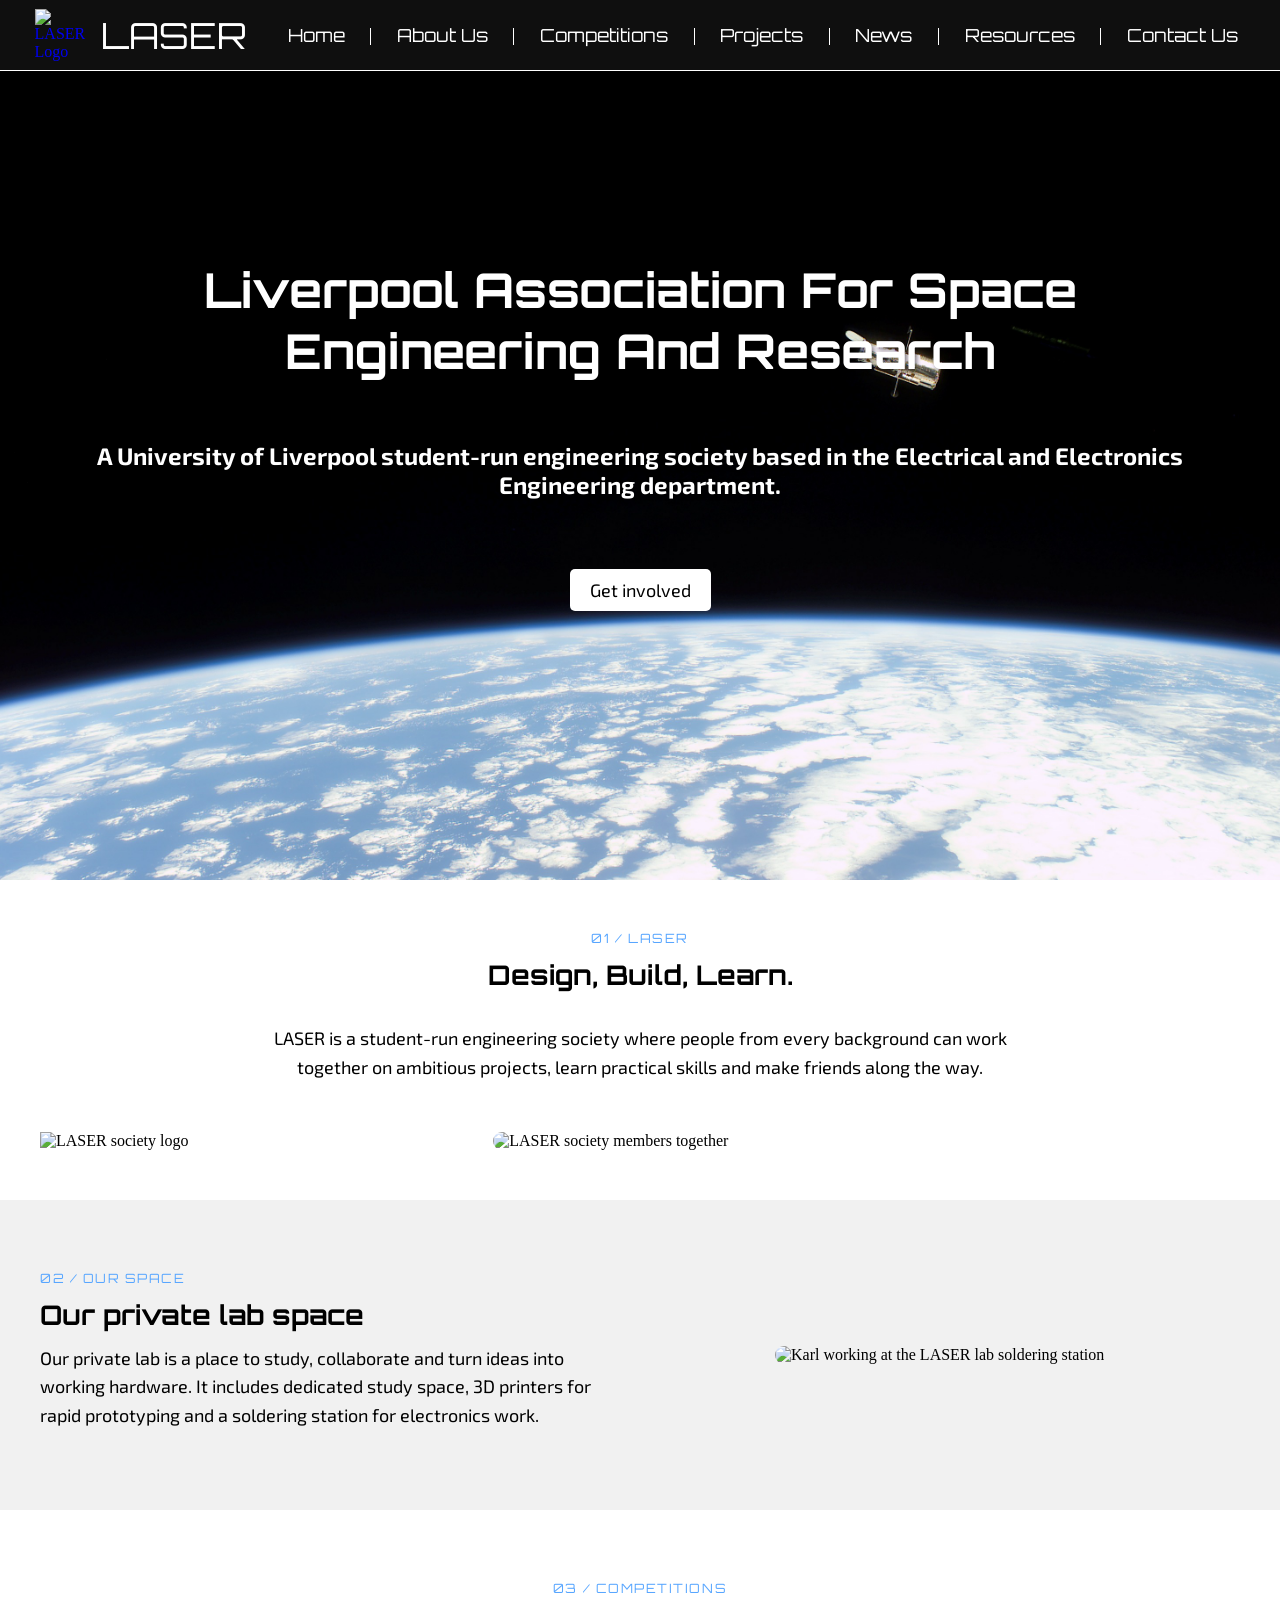
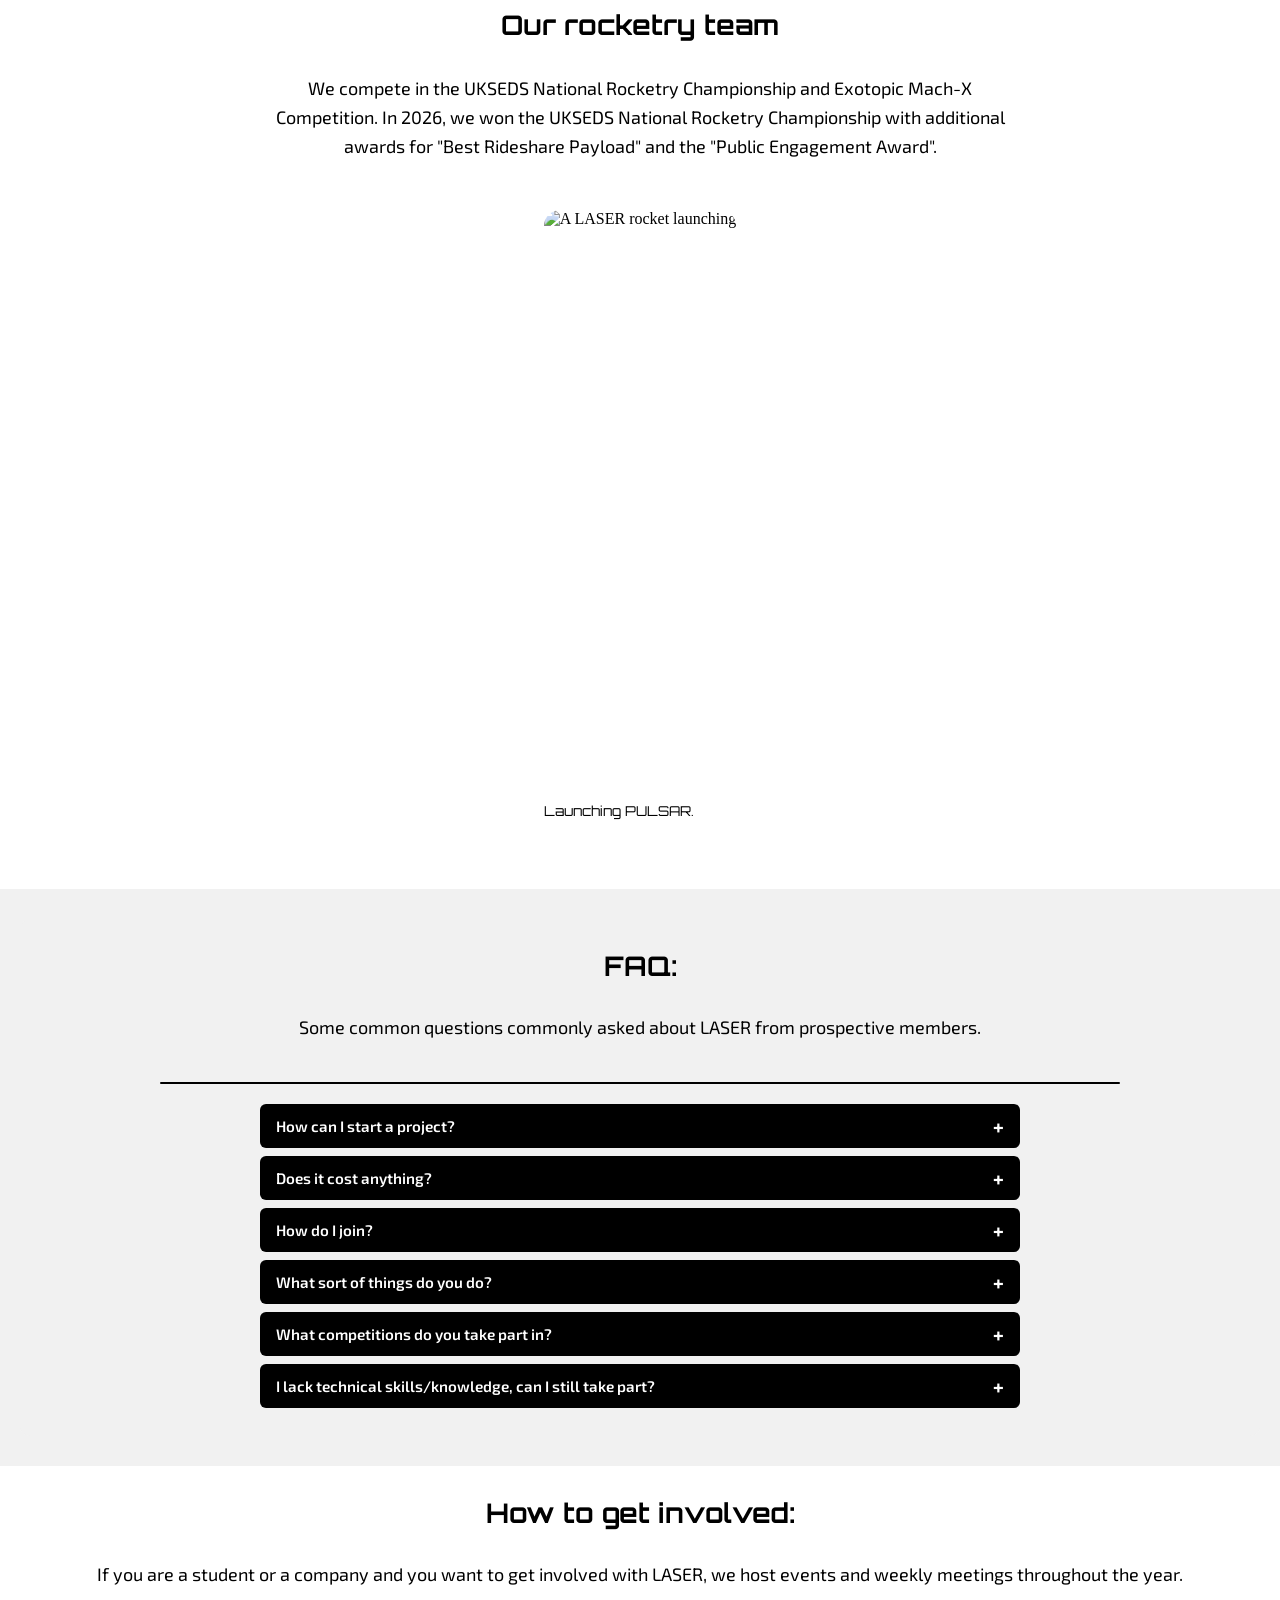
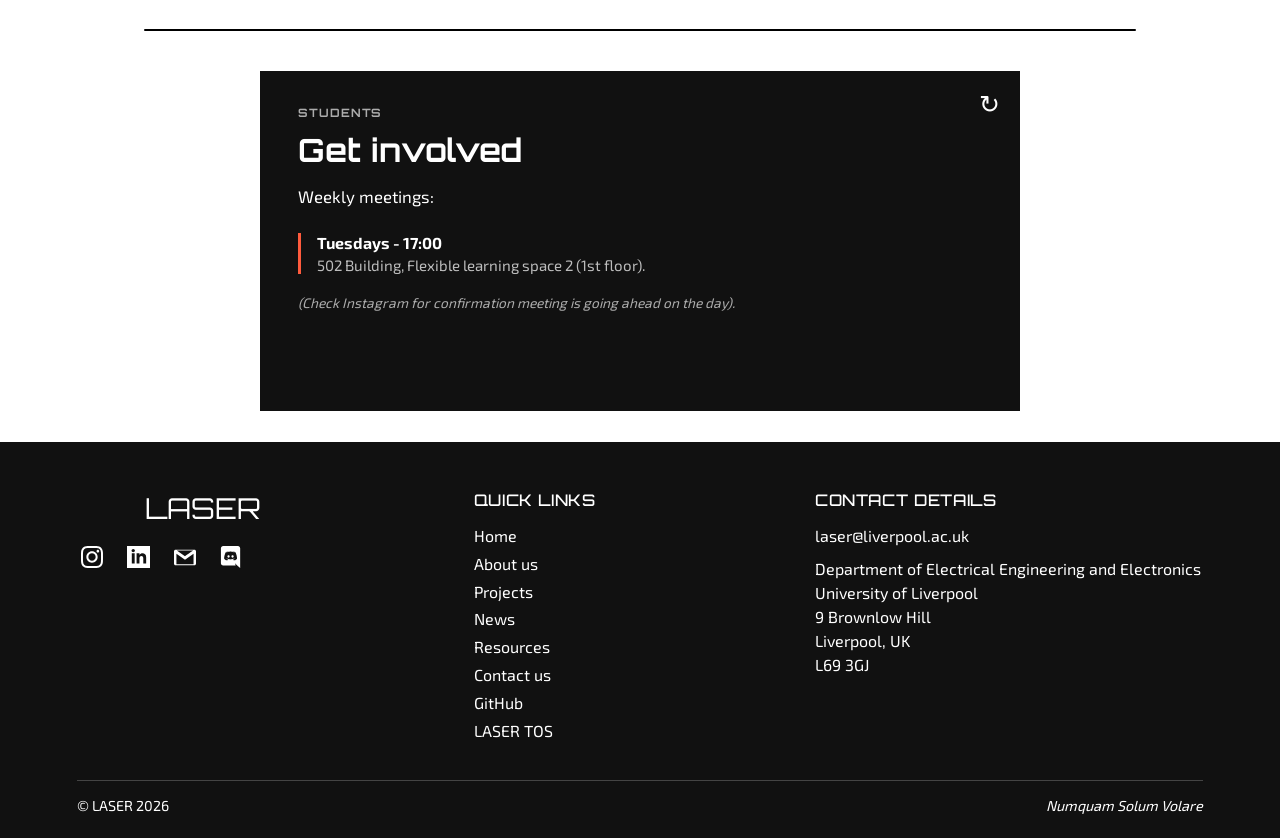
==== commit b3b8cb74: "Trigger clean Vercel build" ====
--- a/.vercel/output/static/index.html
+++ b/.vercel/output/static/index.html
@@ -10,30 +10,29 @@
 		<meta charset="utf-8" />
 		<link rel="icon" href="./favicon.png" />
 		<meta name="viewport" content="width=device-width, initial-scale=1" />
-		<link href="./_app/immutable/entry/start.DGtmBPSo.js" rel="modulepreload">
-		<link href="./_app/immutable/chunks/CTIS16gk.js" rel="modulepreload">
+		<link href="./_app/immutable/entry/start.DMnmz2J8.js" rel="modulepreload">
+		<link href="./_app/immutable/chunks/CuSPKpbL.js" rel="modulepreload">
 		<link href="./_app/immutable/chunks/7BSjD24L.js" rel="modulepreload">
-		<link href="./_app/immutable/entry/app.ivjfigJp.js" rel="modulepreload">
+		<link href="./_app/immutable/entry/app.Cz-27qJ5.js" rel="modulepreload">
 		<link href="./_app/immutable/chunks/D_1BMN3e.js" rel="modulepreload">
-		<link href="./_app/immutable/nodes/0.DMZ6x1xI.js" rel="modulepreload">
-		<link href="./_app/immutable/chunks/C-WMBExc.js" rel="modulepreload">
+		<link href="./_app/immutable/nodes/0.CFBi3Zis.js" rel="modulepreload">
+		<link href="./_app/immutable/chunks/eJqPHsYu.js" rel="modulepreload">
 		<link href="./_app/immutable/chunks/B9G59zYk.js" rel="modulepreload">
-		<link href="./_app/immutable/nodes/2.BJZlcTW1.js" rel="modulepreload">
+		<link href="./_app/immutable/nodes/2.T3eBgvtI.js" rel="modulepreload">
 		<title>Home | LASER</title><!-- HEAD_svelte-qoxa5s_START --><!-- HEAD_svelte-qoxa5s_END -->
 		<link href="./_app/immutable/assets/0.Lj2UNPYu.css" rel="stylesheet">
 		<link href="./_app/immutable/assets/index.B-hsd_Pt.css" rel="stylesheet">
-		<link href="./_app/immutable/assets/2.D6INWl_Q.css" rel="stylesheet">
+		<link href="./_app/immutable/assets/2.B0xnvo-v.css" rel="stylesheet">
 	</head>
 	<body data-sveltekit-preload-data="hover">
-		<div style="display: contents">    <div class="body svelte-qdn4al">   <div class="navbar svelte-fpv4tn"><div class="navbar-brand svelte-fpv4tn"><a href="/" class="svelte-fpv4tn" data-svelte-h="svelte-1miex8l"><div class="logo-container svelte-fpv4tn"><img src="/_app/immutable/assets/logo-2.DVwMRFnr.png" alt="LASER Logo" class="svelte-fpv4tn"> <span class="logo-text svelte-fpv4tn">LASER</span></div></a></div>  <div class="navbar-links desktop svelte-fpv4tn" data-svelte-h="svelte-1akheh"><ul class="svelte-fpv4tn"><li class="svelte-fpv4tn"><a class="nav-link svelte-fpv4tn" href="/" rel="prefetch">Home</a></li> <li class="svelte-fpv4tn"><a class="nav-link svelte-fpv4tn" href="/about" rel="prefetch">About Us</a></li> <li class="svelte-fpv4tn"><a class="nav-link svelte-fpv4tn" href="/competitions" rel="prefetch">Competitions</a></li> <li class="svelte-fpv4tn"><a class="nav-link svelte-fpv4tn" href="/projects" rel="prefetch">Projects</a></li> <li class="svelte-fpv4tn"><a class="nav-link svelte-fpv4tn" href="/news" rel="prefetch">News</a></li> <li class="svelte-fpv4tn"><a class="nav-link svelte-fpv4tn" href="/resources" rel="prefetch">Resources</a></li> <li class="svelte-fpv4tn"><a class="nav-link svelte-fpv4tn" href="/contact" rel="prefetch">Contact Us</a></li></ul></div>  <button class="hamburger svelte-fpv4tn" aria-label="Toggle menu" data-svelte-h="svelte-1wd7y4o"><span class="hamburger-line svelte-fpv4tn"></span> <span class="hamburger-line svelte-fpv4tn"></span> <span class="hamburger-line svelte-fpv4tn"></span></button>   </div> <div class="page svelte-qdn4al"><main class="svelte-qdn4al"><article class="content-body svelte-qdn4al"><div>    <div class="body svelte-7qt62"><div class="header svelte-7qt62"><h1 class="svelte-7qt62" data-svelte-h="svelte-1j9uaqf">Liverpool Association For Space Engineering And Research</h1> <h2 class="svelte-7qt62" data-svelte-h="svelte-1ugjzli">A University of Liverpool student-run engineering society based in the Electrical and
-			Electronics Engineering department.</h2> <div class="buttons svelte-7qt62"><button class="button svelte-7qt62" data-svelte-h="svelte-1tu7el9">Get involved</button></div></div> <div class="content-row svelte-7qt62" id="projects-header" data-svelte-h="svelte-1s8op9j"><div class="society-intro svelte-7qt62"><div class="section-label svelte-7qt62">01 / LASER</div> <h1 class="svelte-7qt62">Build, learn, launch.</h1> <p class="svelte-7qt62">LASER is a student-run engineering society where people from every background can work
-				together on ambitious projects, learn practical skills and make friends along the way.</p> <img class="society-photo svelte-7qt62" src="/_app/immutable/assets/society_photo.COjx1hVz.jpg" alt="LASER society members together"></div></div> <div class="content-row lab-row svelte-7qt62" data-svelte-h="svelte-1idk8p1"><div class="feature-grid svelte-7qt62"><div class="feature-copy svelte-7qt62"><div class="section-label svelte-7qt62">02 / OUR SPACE</div> <h1 class="svelte-7qt62">Our private lab</h1> <p class="svelte-7qt62">Our private lab is a place to study, collaborate and turn ideas into working hardware.
-					It includes dedicated study space, 3D printers for rapid prototyping and a soldering
-					station for electronics work.</p> <p class="svelte-7qt62">Whether you are designing a part, debugging a circuit or just looking for somewhere to
-					work, the lab is open to LASER members. Karl is often on hand to help at the soldering
-					station too.</p></div> <img class="feature-photo svelte-7qt62" src="/_app/immutable/assets/karl_lab.DfO0y-Jp.jpg" alt="Karl working at the LASER lab soldering station"></div></div> <div class="content-row rockets-row svelte-7qt62" data-svelte-h="svelte-uk75mp"><div class="rockets svelte-7qt62"><div class="section-label svelte-7qt62">03 / PROJECTS</div> <h1 class="svelte-7qt62">From the lab to the launchpad</h1> <p class="svelte-7qt62">Our rocketry team takes projects from first sketches and prototypes through to testing
-				and launch.</p> <div class="rocket-gallery svelte-7qt62"><figure class="svelte-7qt62"><img src="/_app/immutable/assets/rocket_team.fOBKA29p.jpg" alt="The LASER rocket team" class="svelte-7qt62"> <figcaption class="svelte-7qt62">The team behind the rocket</figcaption></figure> <figure class="svelte-7qt62"><img src="/_app/immutable/assets/rocket_launch.CKDZgVG7.png" alt="A LASER rocket launching" class="svelte-7qt62"> <figcaption class="svelte-7qt62">Putting our work to the test</figcaption></figure></div></div></div> <div class="content-row svelte-7qt62"><div class="container svelte-7qt62"><h1 class="svelte-7qt62" data-svelte-h="svelte-1on0hj2">FAQ:</h1> <p class="svelte-7qt62" data-svelte-h="svelte-8fw8r">Some common questions commonly asked about LASER from prospective members.</p> <div class="separator svelte-7qt62"></div> <div class="faq-container svelte-1qa2ih5"><div class="question svelte-1qa2ih5" role="button" tabindex="0"><h2 class="svelte-1qa2ih5">How can I start a project?</h2></div> <div class="answer  svelte-1qa2ih5"><p class="svelte-1qa2ih5">To start a project just come along and bring it up in a meeting.</p></div> </div> <div class="faq-container svelte-1qa2ih5"><div class="question svelte-1qa2ih5" role="button" tabindex="0"><h2 class="svelte-1qa2ih5">Does it cost anything?</h2></div> <div class="answer  svelte-1qa2ih5"><p class="svelte-1qa2ih5">No, participation in LASER does not cost anything apart from your time.</p></div> </div> <div class="faq-container svelte-1qa2ih5"><div class="question svelte-1qa2ih5" role="button" tabindex="0"><h2 class="svelte-1qa2ih5">How do I join?</h2></div> <div class="answer  svelte-1qa2ih5"><p class="svelte-1qa2ih5">As we're not affiliated with the Guild, we have no sign up requirements. Simply just show up to our meetings as listed below.</p></div> </div> <div class="faq-container svelte-1qa2ih5"><div class="question svelte-1qa2ih5" role="button" tabindex="0"><h2 class="svelte-1qa2ih5">What sort of things do you do?</h2></div> <div class="answer  svelte-1qa2ih5"><p class="svelte-1qa2ih5">Within LASER we mainly work to develop skills outside of the typically taught curriculum through projects, in addition we offer a range of FYP for third year EEE students.</p></div> </div> <div class="faq-container svelte-1qa2ih5"><div class="question svelte-1qa2ih5" role="button" tabindex="0"><h2 class="svelte-1qa2ih5">I lack technical skills/knowledge, can I still take part?</h2></div> <div class="answer  svelte-1qa2ih5"><p class="svelte-1qa2ih5">We encourage anyone regardless of course and background with an interest to join, as our projects often cover a wide range of fields.</p></div> </div></div></div> <div class="content-row svelte-7qt62" id="getinvolved-header"><h1 class="svelte-7qt62" data-svelte-h="svelte-1cuypyo">How to get involved:</h1> <p class="svelte-7qt62" data-svelte-h="svelte-bwk7dg">If you are a student or a company and you want to get involved with LASER, we host events and
-			weekly meetings throughout the year.</p> <div class="separator svelte-7qt62"></div>   <div class="flip-card svelte-volmgl" role="button" tabindex="0" aria-label="Flip between student and industry information"><div class="flip-card-inner svelte-volmgl"><section class="card-face card-front svelte-volmgl" aria-hidden="false"><span class="flip-icon svelte-volmgl" aria-hidden="true" data-svelte-h="svelte-xpl3ug">↻</span> <p class="eyebrow svelte-volmgl" data-svelte-h="svelte-fm70a0">Students</p> <h2 class="svelte-volmgl" data-svelte-h="svelte-d3yj59">Get involved</h2> <p class="route-intro svelte-volmgl" data-svelte-h="svelte-1s0nnc2">Weekly meetings:</p> <div class="meeting svelte-volmgl" data-svelte-h="svelte-sdgunf"><strong>Tuesdays - 17:00</strong> <span class="svelte-volmgl">502 Building, Flexible learning space 2 (1st floor).</span></div> <p class="note svelte-volmgl" data-svelte-h="svelte-ms914">(Check Instagram for confirmation meeting is going ahead on the day).</p></section> <section class="card-face card-back svelte-volmgl" aria-hidden="true"><span class="flip-icon svelte-volmgl" aria-hidden="true" data-svelte-h="svelte-xpl3ug">↻</span> <p class="eyebrow svelte-volmgl" data-svelte-h="svelte-5ua164">Industry and companies</p> <h2 class="svelte-volmgl" data-svelte-h="svelte-1pysvou">Get in touch</h2> <p class="route-intro svelte-volmgl" data-svelte-h="svelte-ssidgr">If you represent a company or are an employee acting on behalf of your employer, and you wish
+		<div style="display: contents">    <div class="body svelte-qdn4al">   <div class="navbar svelte-fpv4tn"><div class="navbar-brand svelte-fpv4tn"><a href="/" class="svelte-fpv4tn" data-svelte-h="svelte-1miex8l"><div class="logo-container svelte-fpv4tn"><img src="/_app/immutable/assets/logo-2.DVwMRFnr.png" alt="LASER Logo" class="svelte-fpv4tn"> <span class="logo-text svelte-fpv4tn">LASER</span></div></a></div>  <div class="navbar-links desktop svelte-fpv4tn" data-svelte-h="svelte-1akheh"><ul class="svelte-fpv4tn"><li class="svelte-fpv4tn"><a class="nav-link svelte-fpv4tn" href="/" rel="prefetch">Home</a></li> <li class="svelte-fpv4tn"><a class="nav-link svelte-fpv4tn" href="/about" rel="prefetch">About Us</a></li> <li class="svelte-fpv4tn"><a class="nav-link svelte-fpv4tn" href="/competitions" rel="prefetch">Competitions</a></li> <li class="svelte-fpv4tn"><a class="nav-link svelte-fpv4tn" href="/projects" rel="prefetch">Projects</a></li> <li class="svelte-fpv4tn"><a class="nav-link svelte-fpv4tn" href="/news" rel="prefetch">News</a></li> <li class="svelte-fpv4tn"><a class="nav-link svelte-fpv4tn" href="/resources" rel="prefetch">Resources</a></li> <li class="svelte-fpv4tn"><a class="nav-link svelte-fpv4tn" href="/contact" rel="prefetch">Contact Us</a></li></ul></div>  <button class="hamburger svelte-fpv4tn" aria-label="Toggle menu" data-svelte-h="svelte-1wd7y4o"><span class="hamburger-line svelte-fpv4tn"></span> <span class="hamburger-line svelte-fpv4tn"></span> <span class="hamburger-line svelte-fpv4tn"></span></button>   </div> <div class="page svelte-qdn4al"><main class="svelte-qdn4al"><article class="content-body svelte-qdn4al"><div>    <div class="body svelte-81vzy1"><div class="header svelte-81vzy1"><h1 class="svelte-81vzy1" data-svelte-h="svelte-1j9uaqf">Liverpool Association For Space Engineering And Research</h1> <h2 class="svelte-81vzy1" data-svelte-h="svelte-1ugjzli">A University of Liverpool student-run engineering society based in the Electrical and
+			Electronics Engineering department.</h2> <div class="buttons svelte-81vzy1"><button class="button svelte-81vzy1" data-svelte-h="svelte-1tu7el9">Get involved</button></div></div> <div class="content-row svelte-81vzy1" id="projects-header" data-svelte-h="svelte-170pcdl"><div class="society-intro svelte-81vzy1"><div class="section-label svelte-81vzy1">01 / LASER</div> <h1 class="svelte-81vzy1">Design, Build, Learn.</h1> <p class="svelte-81vzy1">LASER is a student-run engineering society where people from every background can work
+				together on ambitious projects, learn practical skills and make friends along the way.</p> <div class="society-showcase svelte-81vzy1"><img class="society-logo svelte-81vzy1" src="/_app/immutable/assets/logo2.CC4TsmU-.png" alt="LASER society logo"> <img class="society-photo svelte-81vzy1" src="/_app/immutable/assets/society_photo.rBf8xGRy.jpg" alt="LASER society members together"></div></div></div> <div class="content-row lab-row svelte-81vzy1" data-svelte-h="svelte-38eg2o"><div class="feature-grid svelte-81vzy1"><div class="feature-copy svelte-81vzy1"><div class="section-label svelte-81vzy1">02 / OUR SPACE</div> <h1 class="svelte-81vzy1">Our private lab space</h1> <p class="svelte-81vzy1">Our private lab is a place to study, collaborate and turn ideas into working hardware. It
+					includes dedicated study space, 3D printers for rapid prototyping and a soldering station
+					for electronics work.</p></div> <img class="feature-photo svelte-81vzy1" src="/_app/immutable/assets/karl_lab.TilvpOd9.jpg" alt="Karl working at the LASER lab soldering station"></div></div> <div class="content-row rockets-row svelte-81vzy1" data-svelte-h="svelte-j4jtjw"><div class="rockets svelte-81vzy1"><div class="section-label svelte-81vzy1">03 / COMPETITIONS</div> <h1 class="svelte-81vzy1">Our rocketry team</h1> <p class="svelte-81vzy1">We compete in the UKSEDS National Rocketry Championship and Exotopic Mach-X Competition. In
+				2026, we won the UKSEDS National Rocketry Championship with additional awards for &quot;Best
+				Rideshare Payload&quot; and the &quot;Public Engagement Award&quot;.</p> <div class="rocket-gallery svelte-81vzy1"><figure class="svelte-81vzy1"><img class="launch-photo svelte-81vzy1" src="/_app/immutable/assets/rocket_launch.DptB9VIR.png" alt="A LASER rocket launching"> <figcaption class="svelte-81vzy1">Launching PULSAR.</figcaption></figure></div></div></div> <div class="content-row svelte-81vzy1"><div class="container svelte-81vzy1"><h1 class="svelte-81vzy1" data-svelte-h="svelte-1on0hj2">FAQ:</h1> <p class="svelte-81vzy1" data-svelte-h="svelte-8fw8r">Some common questions commonly asked about LASER from prospective members.</p> <div class="separator svelte-81vzy1"></div> <div class="faq-container svelte-1qa2ih5"><div class="question svelte-1qa2ih5" role="button" tabindex="0"><h2 class="svelte-1qa2ih5">How can I start a project?</h2></div> <div class="answer  svelte-1qa2ih5"><p class="svelte-1qa2ih5">To start a project just come along and bring it up in a meeting.</p></div> </div> <div class="faq-container svelte-1qa2ih5"><div class="question svelte-1qa2ih5" role="button" tabindex="0"><h2 class="svelte-1qa2ih5">Does it cost anything?</h2></div> <div class="answer  svelte-1qa2ih5"><p class="svelte-1qa2ih5">No, participation in LASER does not cost anything apart from your time.</p></div> </div> <div class="faq-container svelte-1qa2ih5"><div class="question svelte-1qa2ih5" role="button" tabindex="0"><h2 class="svelte-1qa2ih5">How do I join?</h2></div> <div class="answer  svelte-1qa2ih5"><p class="svelte-1qa2ih5">As we're not affiliated with the Guild, we have no sign up requirements. Simply just show up to our meetings as listed below.</p></div> </div> <div class="faq-container svelte-1qa2ih5"><div class="question svelte-1qa2ih5" role="button" tabindex="0"><h2 class="svelte-1qa2ih5">What sort of things do you do?</h2></div> <div class="answer  svelte-1qa2ih5"><p class="svelte-1qa2ih5">Within LASER we mainly work to develop skills outside of the typically taught curriculum through projects, in addition we offer a range of FYP for third year EEE students.</p></div> </div> <div class="faq-container svelte-1qa2ih5"><div class="question svelte-1qa2ih5" role="button" tabindex="0"><h2 class="svelte-1qa2ih5">What competitions do you take part in?</h2></div> <div class="answer  svelte-1qa2ih5"><p class="svelte-1qa2ih5">We take part in a range of student engineering and space competitions, including rocketry, rover and cubesats.</p></div> </div> <div class="faq-container svelte-1qa2ih5"><div class="question svelte-1qa2ih5" role="button" tabindex="0"><h2 class="svelte-1qa2ih5">I lack technical skills/knowledge, can I still take part?</h2></div> <div class="answer  svelte-1qa2ih5"><p class="svelte-1qa2ih5">We encourage anyone regardless of course and background with an interest to join, as our projects often cover a wide range of fields.</p></div> </div></div></div> <div class="content-row svelte-81vzy1" id="getinvolved-header"><h1 class="svelte-81vzy1" data-svelte-h="svelte-1cuypyo">How to get involved:</h1> <p class="svelte-81vzy1" data-svelte-h="svelte-bwk7dg">If you are a student or a company and you want to get involved with LASER, we host events and
+			weekly meetings throughout the year.</p> <div class="separator svelte-81vzy1"></div>   <div class="flip-card svelte-volmgl" role="button" tabindex="0" aria-label="Flip between student and industry information"><div class="flip-card-inner svelte-volmgl"><section class="card-face card-front svelte-volmgl" aria-hidden="false"><span class="flip-icon svelte-volmgl" aria-hidden="true" data-svelte-h="svelte-xpl3ug">↻</span> <p class="eyebrow svelte-volmgl" data-svelte-h="svelte-fm70a0">Students</p> <h2 class="svelte-volmgl" data-svelte-h="svelte-d3yj59">Get involved</h2> <p class="route-intro svelte-volmgl" data-svelte-h="svelte-1s0nnc2">Weekly meetings:</p> <div class="meeting svelte-volmgl" data-svelte-h="svelte-sdgunf"><strong>Tuesdays - 17:00</strong> <span class="svelte-volmgl">502 Building, Flexible learning space 2 (1st floor).</span></div> <p class="note svelte-volmgl" data-svelte-h="svelte-ms914">(Check Instagram for confirmation meeting is going ahead on the day).</p></section> <section class="card-face card-back svelte-volmgl" aria-hidden="true"><span class="flip-icon svelte-volmgl" aria-hidden="true" data-svelte-h="svelte-xpl3ug">↻</span> <p class="eyebrow svelte-volmgl" data-svelte-h="svelte-5ua164">Industry and companies</p> <h2 class="svelte-volmgl" data-svelte-h="svelte-1pysvou">Get in touch</h2> <p class="route-intro svelte-volmgl" data-svelte-h="svelte-ssidgr">If you represent a company or are an employee acting on behalf of your employer, and you wish
 				to engage with LASER by offering a seminar or contributing to our projects, please don&#39;t
 				hesitate to get in touch.</p> <a class="contact-link svelte-volmgl" href="mailto:laser@liverpool.ac.uk" data-svelte-h="svelte-12oxaud">laser@liverpool.ac.uk <span aria-hidden="true" class="svelte-volmgl">↗</span></a></section></div> </div></div> </div></div></article></main></div>   <div class="footer svelte-zz6rve"><div class="footer-columns svelte-zz6rve"><section class="footer-brand svelte-zz6rve" aria-labelledby="footer-brand-heading" data-svelte-h="svelte-1b9xvzs"><div class="brand-row svelte-zz6rve"><a class="brand svelte-zz6rve" href="/" aria-label="LASER home"><img src="/_app/immutable/assets/logo-2.DVwMRFnr.png" alt="" class="svelte-zz6rve"> <span id="footer-brand-heading">LASER</span></a> <div class="footer-icons svelte-zz6rve" aria-label="Social links"><a href="https://www.instagram.com/laser_uol/" aria-label="Instagram" class="svelte-zz6rve"><img src="data:image/svg+xml,%3csvg%20xmlns='http://www.w3.org/2000/svg'%20width='24'%20height='24'%20viewBox='0%200%2024%2024'%3e%3cpath%20d='M12%202.163c3.204%200%203.584.012%204.85.07%203.252.148%204.771%201.691%204.919%204.919.058%201.265.069%201.645.069%204.849%200%203.205-.012%203.584-.069%204.849-.149%203.225-1.664%204.771-4.919%204.919-1.266.058-1.644.07-4.85.07-3.204%200-3.584-.012-4.849-.07-3.26-.149-4.771-1.699-4.919-4.92-.058-1.265-.07-1.644-.07-4.849%200-3.204.013-3.583.07-4.849.149-3.227%201.664-4.771%204.919-4.919%201.266-.057%201.645-.069%204.849-.069zm0-2.163c-3.259%200-3.667.014-4.947.072-4.358.2-6.78%202.618-6.98%206.98-.059%201.281-.073%201.689-.073%204.948%200%203.259.014%203.668.072%204.948.2%204.358%202.618%206.78%206.98%206.98%201.281.058%201.689.072%204.948.072%203.259%200%203.668-.014%204.948-.072%204.354-.2%206.782-2.618%206.979-6.98.059-1.28.073-1.689.073-4.948%200-3.259-.014-3.667-.072-4.947-.196-4.354-2.617-6.78-6.979-6.98-1.281-.059-1.69-.073-4.949-.073zm0%205.838c-3.403%200-6.162%202.759-6.162%206.162s2.759%206.163%206.162%206.163%206.162-2.759%206.162-6.163c0-3.403-2.759-6.162-6.162-6.162zm0%2010.162c-2.209%200-4-1.79-4-4%200-2.209%201.791-4%204-4s4%201.791%204%204c0%202.21-1.791%204-4%204zm6.406-11.845c-.796%200-1.441.645-1.441%201.44s.645%201.44%201.441%201.44c.795%200%201.439-.645%201.439-1.44s-.644-1.44-1.439-1.44z'/%3e%3c/svg%3e" alt="" class="svelte-zz6rve"></a> <a href="https://www.linkedin.com/company/laser-liverpool/" aria-label="LinkedIn" class="svelte-zz6rve"><img src="data:image/svg+xml,%3csvg%20xmlns='http://www.w3.org/2000/svg'%20width='24'%20height='24'%20viewBox='0%200%2024%2024'%3e%3cpath%20d='M0%200v24h24v-24h-24zm8%2019h-3v-11h3v11zm-1.5-12.268c-.966%200-1.75-.79-1.75-1.764s.784-1.764%201.75-1.764%201.75.79%201.75%201.764-.783%201.764-1.75%201.764zm13.5%2012.268h-3v-5.604c0-3.368-4-3.113-4%200v5.604h-3v-11h3v1.765c1.397-2.586%207-2.777%207%202.476v6.759z'/%3e%3c/svg%3e" alt="" class="svelte-zz6rve"></a> <a href="mailto:laser@liverpool.ac.uk" aria-label="Email" class="svelte-zz6rve"><img src="data:image/svg+xml,%3csvg%20width='24'%20height='24'%20xmlns='http://www.w3.org/2000/svg'%20fill-rule='evenodd'%20clip-rule='evenodd'%3e%3cpath%20d='M22.288%2021h-20.576c-.945%200-1.712-.767-1.712-1.712v-13.576c0-.945.767-1.712%201.712-1.712h20.576c.945%200%201.712.767%201.712%201.712v13.576c0%20.945-.767%201.712-1.712%201.712zm-10.288-6.086l-9.342-6.483-.02%2011.569h18.684v-11.569l-9.322%206.483zm8.869-9.914h-17.789l8.92%206.229s6.252-4.406%208.869-6.229z'/%3e%3c/svg%3e" alt="" class="svelte-zz6rve"></a> <a href="https://discord.gg/8RZZe7E6FS" aria-label="Discord" class="svelte-zz6rve"><img src="data:image/svg+xml,%3csvg%20width='24'%20height='24'%20xmlns='http://www.w3.org/2000/svg'%20fill-rule='evenodd'%20clip-rule='evenodd'%3e%3cpath%20d='M19.54%200c1.356%200%202.46%201.104%202.46%202.472v21.528l-2.58-2.28-1.452-1.344-1.536-1.428.636%202.22h-13.608c-1.356%200-2.46-1.104-2.46-2.472v-16.224c0-1.368%201.104-2.472%202.46-2.472h16.08zm-4.632%2015.672c2.652-.084%203.672-1.824%203.672-1.824%200-3.864-1.728-6.996-1.728-6.996-1.728-1.296-3.372-1.26-3.372-1.26l-.168.192c2.04.624%202.988%201.524%202.988%201.524-1.248-.684-2.472-1.02-3.612-1.152-.864-.096-1.692-.072-2.424.024l-.204.024c-.42.036-1.44.192-2.724.756-.444.204-.708.348-.708.348s.996-.948%203.156-1.572l-.12-.144s-1.644-.036-3.372%201.26c0%200-1.728%203.132-1.728%206.996%200%200%201.008%201.74%203.66%201.824%200%200%20.444-.54.804-.996-1.524-.456-2.1-1.416-2.1-1.416l.336.204.048.036.047.027.014.006.047.027c.3.168.6.3.876.408.492.192%201.08.384%201.764.516.9.168%201.956.228%203.108.012.564-.096%201.14-.264%201.74-.516.42-.156.888-.384%201.38-.708%200%200-.6.984-2.172%201.428.36.456.792.972.792.972zm-5.58-5.604c-.684%200-1.224.6-1.224%201.332%200%20.732.552%201.332%201.224%201.332.684%200%201.224-.6%201.224-1.332.012-.732-.54-1.332-1.224-1.332zm4.38%200c-.684%200-1.224.6-1.224%201.332%200%20.732.552%201.332%201.224%201.332.684%200%201.224-.6%201.224-1.332%200-.732-.54-1.332-1.224-1.332z'/%3e%3c/svg%3e" alt="" class="svelte-zz6rve"></a></div></div></section> <section class="footer-section svelte-zz6rve" aria-labelledby="quick-links-heading"><h2 id="quick-links-heading" class="svelte-zz6rve" data-svelte-h="svelte-1qg1ytg">Quick links</h2> <nav class="footer-links svelte-zz6rve" aria-label="Quick links"><a href="/" class="svelte-zz6rve" data-svelte-h="svelte-5a0zws">Home</a> <a href="/about" class="svelte-zz6rve" data-svelte-h="svelte-qjxhin">About us</a> <a href="/projects" class="svelte-zz6rve" data-svelte-h="svelte-1002cvf">Projects</a> <a href="/news" class="svelte-zz6rve" data-svelte-h="svelte-13uzzsz">News</a> <a href="/resources" class="svelte-zz6rve" data-svelte-h="svelte-105foad">Resources</a> <a href="/contact" class="svelte-zz6rve" data-svelte-h="svelte-d4dvih">Contact us</a> <a href="https://github.com/UOL-LASER" class="svelte-zz6rve" data-svelte-h="svelte-1mj6pdv">GitHub</a> <button type="button" class="svelte-zz6rve" data-svelte-h="svelte-rq9g4g">LASER TOS</button></nav></section> <section class="footer-section contact svelte-zz6rve" aria-labelledby="contact-heading" data-svelte-h="svelte-27ioh2"><h2 id="contact-heading" class="svelte-zz6rve">Contact details</h2> <a href="mailto:laser@liverpool.ac.uk" class="svelte-zz6rve">laser@liverpool.ac.uk</a> <address class="svelte-zz6rve">Department of Electrical Engineering and Electronics<br>
 				University of Liverpool<br>
@@ -60,15 +59,15 @@
 			
 			<script>
 				{
-					__sveltekit_25v0ty = {
+					__sveltekit_18ytmgj = {
 						base: new URL(".", location).pathname.slice(0, -1)
 					};
 
 					const element = document.currentScript.parentElement;
 
 					Promise.all([
-						import("./_app/immutable/entry/start.DGtmBPSo.js"),
-						import("./_app/immutable/entry/app.ivjfigJp.js")
+						import("./_app/immutable/entry/start.DMnmz2J8.js"),
+						import("./_app/immutable/entry/app.Cz-27qJ5.js")
 					]).then(([kit, app]) => {
 						kit.start(app, element, {
 							node_ids: [0, 2],
--- a/.vercel/output/static/_app/immutable/assets/2.B0xnvo-v.css
+++ b/.vercel/output/static/_app/immutable/assets/2.B0xnvo-v.css
@@ -0,0 +1 @@
+.flip-card.svelte-volmgl.svelte-volmgl{width:min(100%,760px);height:340px;margin:40px auto 10px;perspective:1200px;font-family:"Exo 2 Variable";cursor:pointer;transition:transform .18s ease}.flip-card.svelte-volmgl.svelte-volmgl:hover,.flip-card.svelte-volmgl.svelte-volmgl:focus-visible{transform:scale(1.02)}.flip-card-inner.svelte-volmgl.svelte-volmgl{position:relative;width:100%;height:100%;transition:transform .6s cubic-bezier(.2,.7,.2,1);transform-style:preserve-3d}.flip-card.flipped.svelte-volmgl .flip-card-inner.svelte-volmgl{transform:rotateY(180deg)}.card-face.svelte-volmgl.svelte-volmgl{position:absolute;top:0;right:0;bottom:0;left:0;padding:34px 92px 34px 38px;backface-visibility:hidden;box-sizing:border-box}.card-front.svelte-volmgl.svelte-volmgl{background:#111;color:#fff}.card-back.svelte-volmgl.svelte-volmgl{background:#f1f1f1;color:#111;transform:rotateY(180deg)}.flip-icon.svelte-volmgl.svelte-volmgl{position:absolute;top:20px;right:20px;color:inherit;font-family:"Exo 2 Variable";font-size:1.55rem;line-height:1;pointer-events:none}.eyebrow.svelte-volmgl.svelte-volmgl{font-family:Orbitron Variable;font-size:.72rem;font-weight:700;letter-spacing:.08em;text-transform:uppercase}.eyebrow.svelte-volmgl.svelte-volmgl{margin:0 0 12px;opacity:.65}h2.svelte-volmgl.svelte-volmgl{font-family:Orbitron Variable;font-size:clamp(1.25rem,3vw,2rem);line-height:1.15;margin:0 0 14px}.route-intro.svelte-volmgl.svelte-volmgl{max-width:650px;font-size:1.05rem;line-height:1.55;margin:0}.meeting.svelte-volmgl.svelte-volmgl{display:grid;gap:4px;margin-top:24px;padding-left:16px;border-left:3px solid #ff5b3d}.meeting.svelte-volmgl span.svelte-volmgl:last-child{font-size:.94rem;opacity:.72}.note.svelte-volmgl.svelte-volmgl{font-size:.86rem;font-style:italic;opacity:.65;margin:20px 0 0}.contact-link.svelte-volmgl.svelte-volmgl{display:inline-flex;gap:14px;align-items:center;margin-top:24px;padding-bottom:5px;border-bottom:2px solid #111111;color:inherit;font-family:Orbitron Variable;font-size:clamp(.9rem,2vw,1.2rem);font-weight:700;text-decoration:none}.contact-link.svelte-volmgl span.svelte-volmgl{font-size:1.35em;transition:transform .18s ease}.contact-link.svelte-volmgl:hover span.svelte-volmgl{transform:translate(4px,-4px)}@media (max-width: 768px){.flip-card.svelte-volmgl.svelte-volmgl{height:410px;margin-top:30px}.card-face.svelte-volmgl.svelte-volmgl{padding:24px 20px}.route-intro.svelte-volmgl.svelte-volmgl{font-size:.98rem}}.faq-container.svelte-1qa2ih5.svelte-1qa2ih5{width:min(100%,760px);margin:8px auto;font-family:"Exo 2 Variable";text-align:left}.question.svelte-1qa2ih5.svelte-1qa2ih5{display:flex;align-items:center;cursor:pointer;justify-content:space-between;padding:12px 16px;background:#000;color:#fff;border-radius:6px;font-size:.95rem;transition:background .18s ease}.question.svelte-1qa2ih5.svelte-1qa2ih5:hover,.question.svelte-1qa2ih5.svelte-1qa2ih5:focus-visible{background:#2a2a2a}.question.svelte-1qa2ih5.svelte-1qa2ih5:after{content:"+";font-size:1.25rem;font-weight:700;line-height:1}.question.open.svelte-1qa2ih5.svelte-1qa2ih5:after{content:"-"}.question.svelte-1qa2ih5 h2.svelte-1qa2ih5{margin:0;font-size:inherit;font-weight:600}.answer.svelte-1qa2ih5.svelte-1qa2ih5{max-height:0;opacity:0;overflow:hidden;transition:max-height .4s cubic-bezier(.4,0,.2,1),opacity .25s ease,padding .4s cubic-bezier(.4,0,.2,1),border-color .4s ease;padding:0 16px;background:#fff;color:#000;border:1px solid transparent;border-top:0;border-radius:0 0 6px 6px;margin-top:-1px;text-align:left;font-size:.95rem}.answer.open.svelte-1qa2ih5.svelte-1qa2ih5{max-height:200px;opacity:1;padding:8px 16px;border-color:#d7d7d7}.answer.svelte-1qa2ih5 p.svelte-1qa2ih5{margin:0;line-height:1.45}.body.svelte-81vzy1.svelte-81vzy1{background-color:#fff;margin:0;padding:0;min-height:100vh}.header.svelte-81vzy1.svelte-81vzy1{display:flex;flex-direction:column;align-items:center;justify-content:center;background-image:url(./background.BAGtcTlL.png);background-size:cover;background-repeat:no-repeat;background-position:50% 60%;text-align:center;padding:40px;color:#fff;height:800px}.header.svelte-81vzy1 h1.svelte-81vzy1{font-family:Orbitron Variable,sans-serif;padding:20px;font-size:3rem;margin:10px 0;text-shadow:2px 2px 4px rgba(0,0,0,.5)}.header.svelte-81vzy1 h2.svelte-81vzy1{font-family:"Exo 2 Variable";padding:20px;font-size:1.5rem;margin:10px 0;text-shadow:2px 2px 4px rgba(0,0,0,.5)}.buttons.svelte-81vzy1.svelte-81vzy1{display:flex;justify-content:center;padding:20px;margin:20px auto}.button.svelte-81vzy1.svelte-81vzy1{padding:10px 20px;font-size:2vh;font-family:"Exo 2 Variable";margin:0 10px;background-color:#fff;color:#000;border:none;border-radius:5px;transition:all .3s ease;cursor:pointer}.button.svelte-81vzy1.svelte-81vzy1:hover{transform:scale(1.05)}.content-row.svelte-81vzy1.svelte-81vzy1{padding:20px;background-color:#fff;color:#000;margin:0 auto}.content-row.svelte-81vzy1.svelte-81vzy1:nth-of-type(odd){background-color:#f1f1f1}.container.svelte-81vzy1.svelte-81vzy1{background-color:#f1f1f1;border-radius:10px;padding:20px;margin:10px auto}.content-row.svelte-81vzy1 h1.svelte-81vzy1{font-family:Orbitron Variable,sans-serif;font-size:3vh;color:#000;text-align:center;margin:10px auto}.content-row.svelte-81vzy1 p.svelte-81vzy1{font-family:"Exo 2 Variable";font-size:2vh;text-align:center;color:#000;line-height:1.6;padding:20px;margin:10px auto}.society-intro.svelte-81vzy1.svelte-81vzy1,.feature-grid.svelte-81vzy1.svelte-81vzy1,.rockets.svelte-81vzy1.svelte-81vzy1{max-width:1200px;margin:0 auto}.society-intro.svelte-81vzy1.svelte-81vzy1{padding:30px 20px}.section-label.svelte-81vzy1.svelte-81vzy1{color:#58a6ff;font-family:Orbitron Variable,sans-serif;font-size:.8rem;letter-spacing:.12em;text-align:center}.society-intro.svelte-81vzy1 h1.svelte-81vzy1,.feature-copy.svelte-81vzy1 h1.svelte-81vzy1,.rockets.svelte-81vzy1 h1.svelte-81vzy1{margin:12px auto}.society-intro.svelte-81vzy1 p.svelte-81vzy1,.rockets.svelte-81vzy1>p.svelte-81vzy1{max-width:760px}.society-photo.svelte-81vzy1.svelte-81vzy1{display:block;min-width:0;width:100%;max-height:620px;border-radius:10px;object-fit:cover}.society-showcase.svelte-81vzy1.svelte-81vzy1{display:grid;grid-template-columns:minmax(260px,.8fr) minmax(0,1.5fr);align-items:center;gap:55px;margin-top:30px}.society-logo.svelte-81vzy1.svelte-81vzy1{display:block;width:100%;height:auto}.feature-grid.svelte-81vzy1.svelte-81vzy1{display:grid;grid-template-columns:1fr 1fr;align-items:center;gap:60px;padding:50px 20px}.feature-copy.svelte-81vzy1 h1.svelte-81vzy1,.feature-copy.svelte-81vzy1 .section-label.svelte-81vzy1{text-align:left}.feature-copy.svelte-81vzy1 p.svelte-81vzy1{padding:0;text-align:left}.feature-photo.svelte-81vzy1.svelte-81vzy1{display:block;width:min(65%,360px);justify-self:center;border-radius:10px}.rockets.svelte-81vzy1.svelte-81vzy1{padding:50px 20px}.rocket-gallery.svelte-81vzy1.svelte-81vzy1{display:flex;justify-content:center;margin-top:30px}.rocket-gallery.svelte-81vzy1 figure.svelte-81vzy1{display:flex;flex-direction:column;margin:0}.rocket-gallery.svelte-81vzy1 img.svelte-81vzy1{display:block;height:360px;margin:0 auto;border-radius:10px;object-fit:cover}.rocket-gallery.svelte-81vzy1 .launch-photo.svelte-81vzy1{width:min(100%,1000px);height:580px;margin:0 auto;border-radius:16px;object-fit:cover}.rocket-gallery.svelte-81vzy1 figcaption.svelte-81vzy1{padding-top:12px;font-family:Orbitron Variable,sans-serif;font-size:.85rem}.separator.svelte-81vzy1.svelte-81vzy1{content:"";display:block;height:2px;background-color:#000;border-radius:1px;width:80%;margin:20px auto}@media (max-width: 768px){.header.svelte-81vzy1.svelte-81vzy1{padding:70px 10px 10px;height:620px}.header.svelte-81vzy1 h1.svelte-81vzy1{padding:10px;margin:15px auto;font-size:3rem}.header.svelte-81vzy1 h2.svelte-81vzy1{padding:10px;margin:5px auto;font-size:1.5rem}.buttons.svelte-81vzy1.svelte-81vzy1{padding:10px;margin:5px auto}.button.svelte-81vzy1.svelte-81vzy1{padding:10px 20px;font-size:2vh;font-family:"Exo 2 Variable";margin:0 auto}.feature-grid.svelte-81vzy1.svelte-81vzy1,.society-showcase.svelte-81vzy1.svelte-81vzy1{grid-template-columns:1fr}.society-logo.svelte-81vzy1.svelte-81vzy1{width:min(240px,70%);margin:0 auto}.feature-grid.svelte-81vzy1.svelte-81vzy1{gap:30px}.feature-photo.svelte-81vzy1.svelte-81vzy1{width:min(60%,280px)}.rocket-gallery.svelte-81vzy1 img.svelte-81vzy1{height:auto}.rocket-gallery.svelte-81vzy1 .launch-photo.svelte-81vzy1{width:90%;height:400px}}
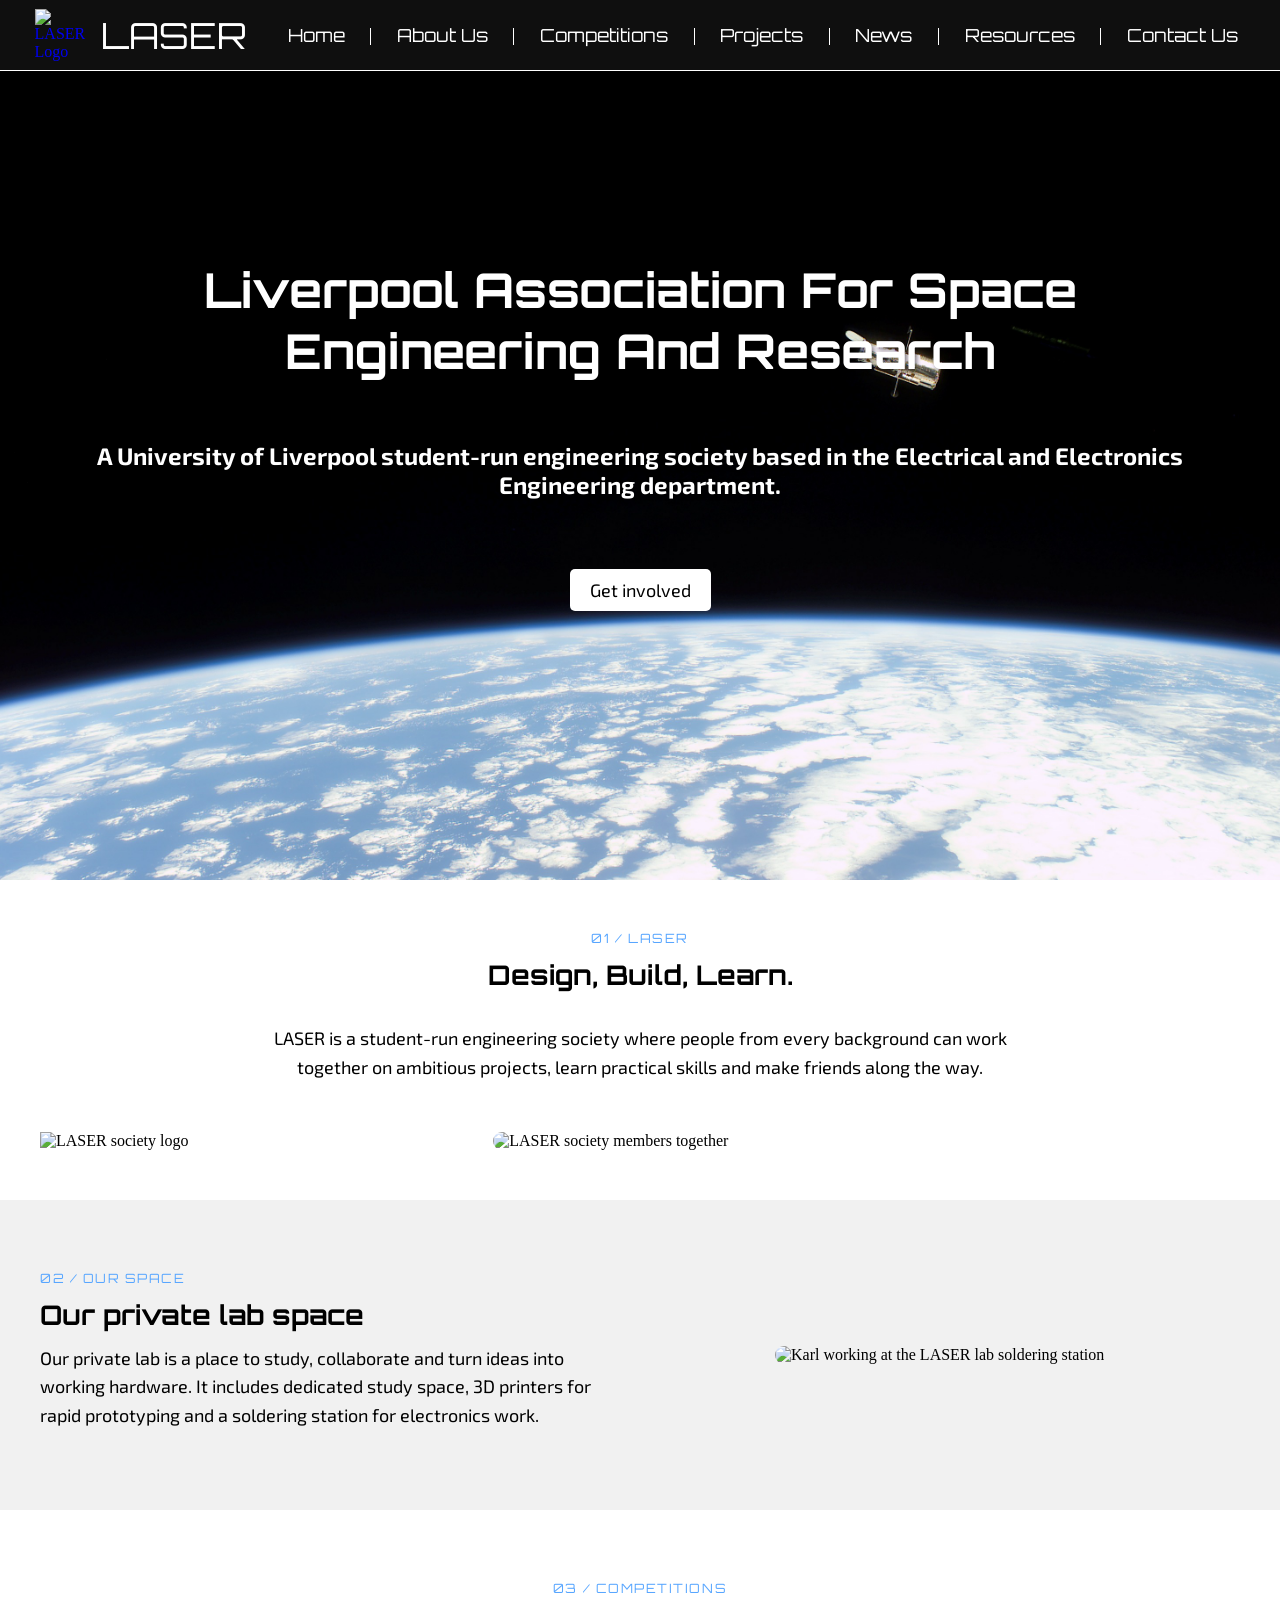
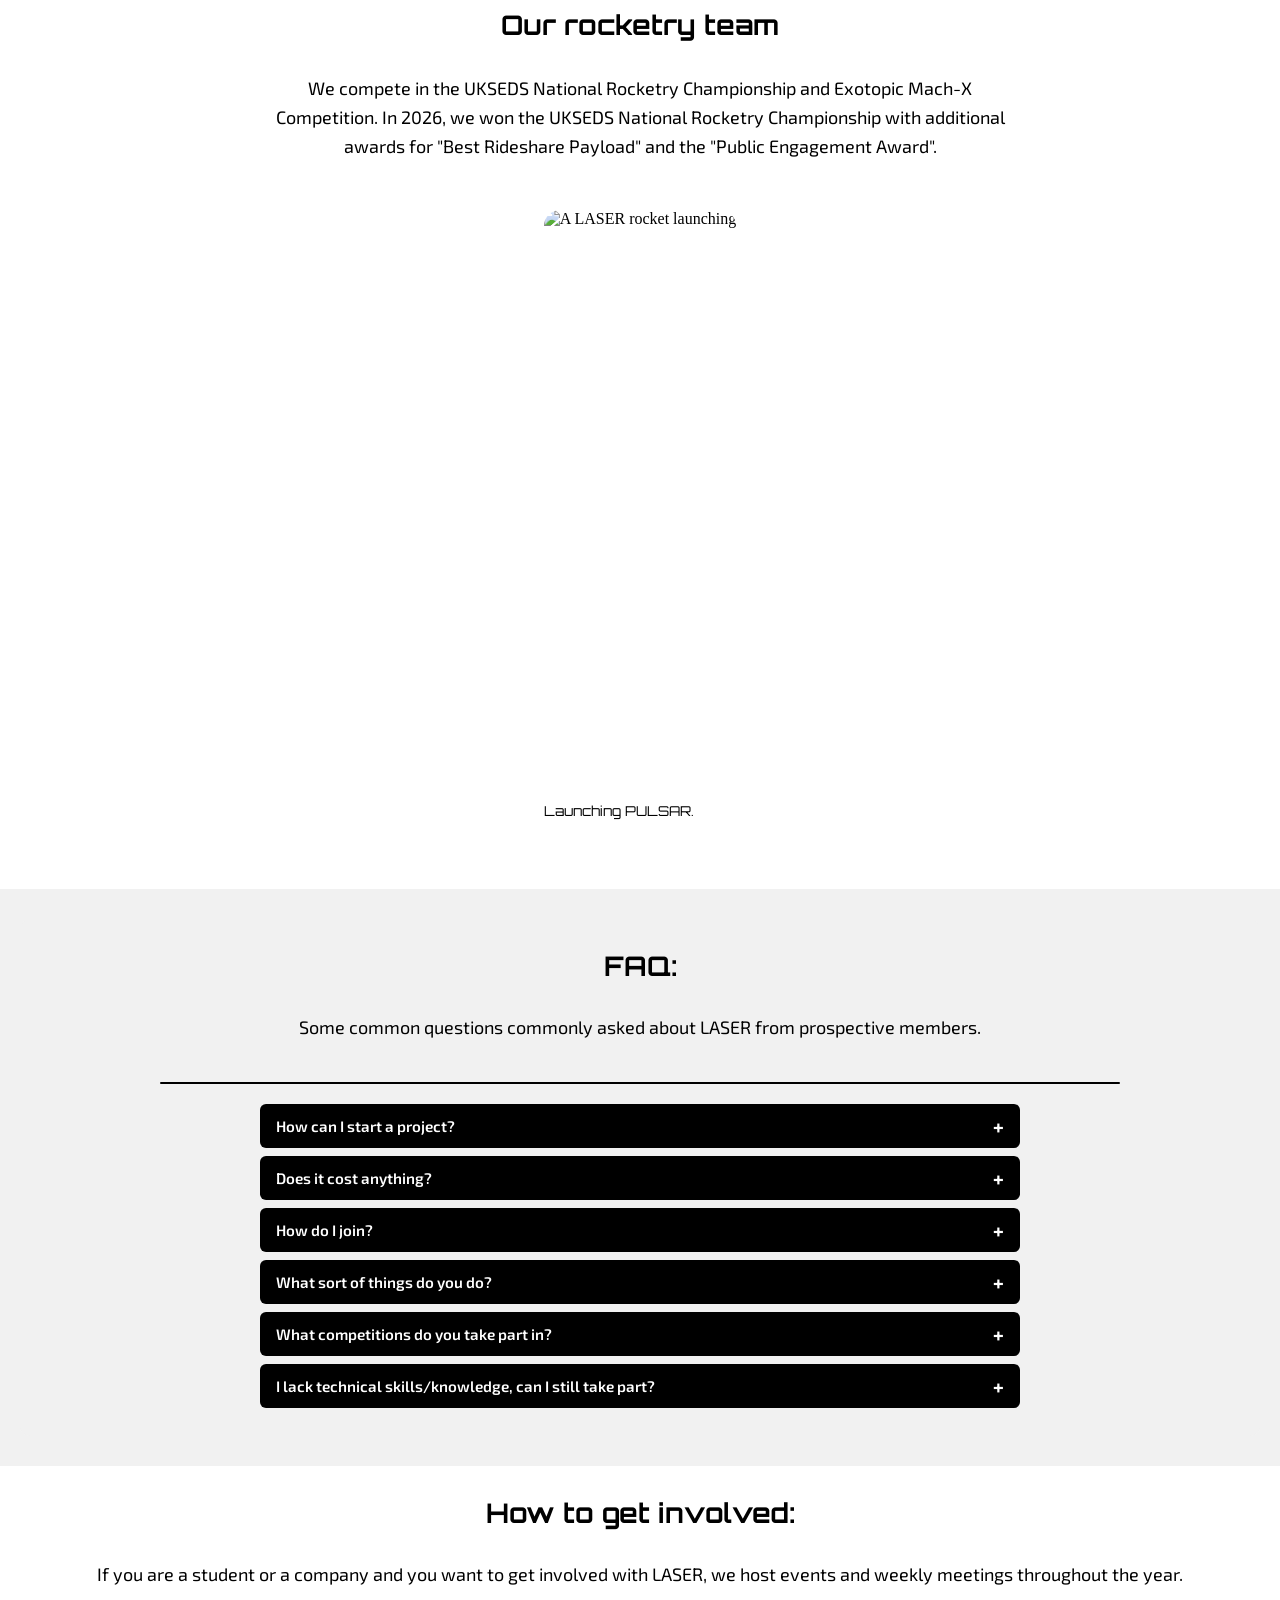
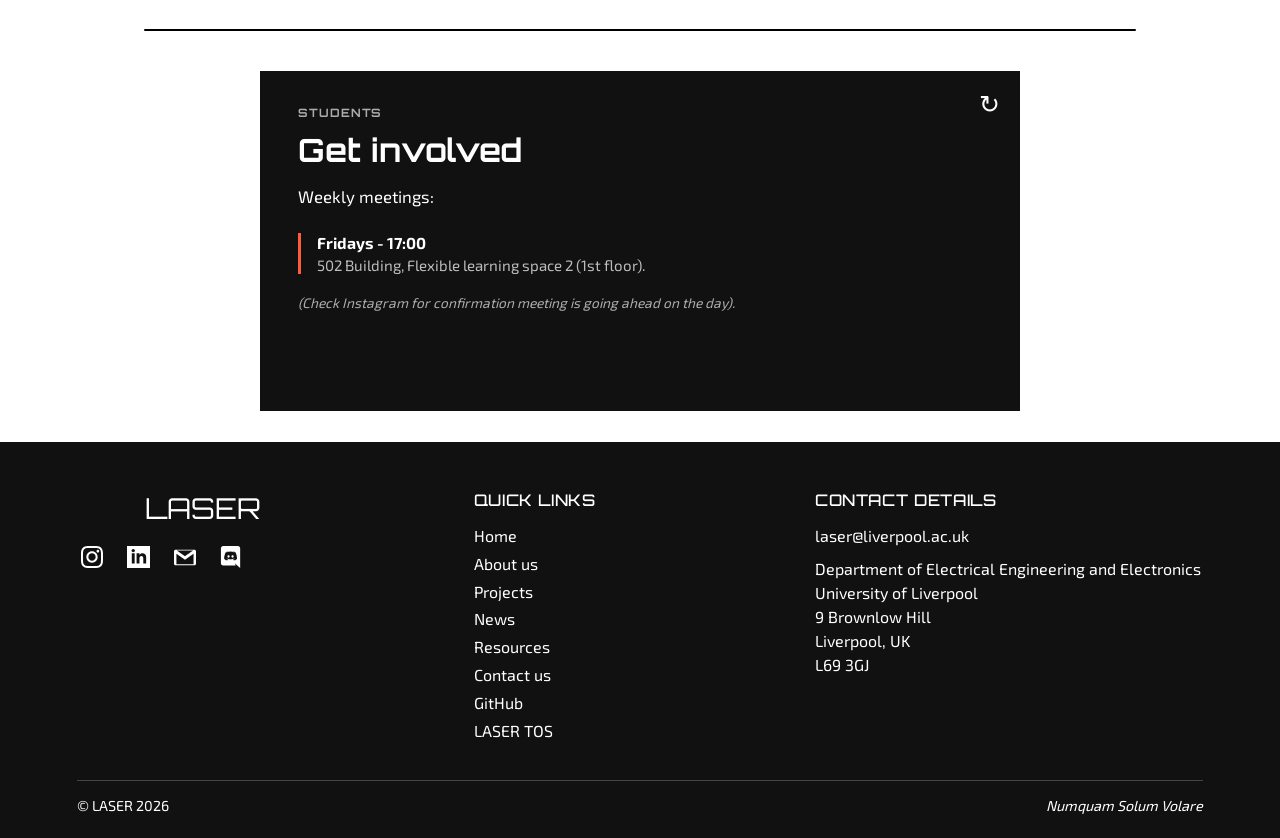
==== commit efedbb00: "Trigger clean Vercel build" ====
--- a/.vercel/output/static/index.html
+++ b/.vercel/output/static/index.html
@@ -10,15 +10,15 @@
 		<meta charset="utf-8" />
 		<link rel="icon" href="./favicon.png" />
 		<meta name="viewport" content="width=device-width, initial-scale=1" />
-		<link href="./_app/immutable/entry/start.DMnmz2J8.js" rel="modulepreload">
-		<link href="./_app/immutable/chunks/CuSPKpbL.js" rel="modulepreload">
+		<link href="./_app/immutable/entry/start.CKcRK_aK.js" rel="modulepreload">
+		<link href="./_app/immutable/chunks/BWv6m4Z6.js" rel="modulepreload">
 		<link href="./_app/immutable/chunks/7BSjD24L.js" rel="modulepreload">
-		<link href="./_app/immutable/entry/app.Cz-27qJ5.js" rel="modulepreload">
+		<link href="./_app/immutable/entry/app.DWRtAd6j.js" rel="modulepreload">
 		<link href="./_app/immutable/chunks/D_1BMN3e.js" rel="modulepreload">
-		<link href="./_app/immutable/nodes/0.CFBi3Zis.js" rel="modulepreload">
-		<link href="./_app/immutable/chunks/eJqPHsYu.js" rel="modulepreload">
+		<link href="./_app/immutable/nodes/0.CCPk2vS-.js" rel="modulepreload">
+		<link href="./_app/immutable/chunks/XCpQCjky.js" rel="modulepreload">
 		<link href="./_app/immutable/chunks/B9G59zYk.js" rel="modulepreload">
-		<link href="./_app/immutable/nodes/2.T3eBgvtI.js" rel="modulepreload">
+		<link href="./_app/immutable/nodes/2.-SButEQH.js" rel="modulepreload">
 		<title>Home | LASER</title><!-- HEAD_svelte-qoxa5s_START --><!-- HEAD_svelte-qoxa5s_END -->
 		<link href="./_app/immutable/assets/0.Lj2UNPYu.css" rel="stylesheet">
 		<link href="./_app/immutable/assets/index.B-hsd_Pt.css" rel="stylesheet">
@@ -32,7 +32,7 @@
 					for electronics work.</p></div> <img class="feature-photo svelte-81vzy1" src="/_app/immutable/assets/karl_lab.TilvpOd9.jpg" alt="Karl working at the LASER lab soldering station"></div></div> <div class="content-row rockets-row svelte-81vzy1" data-svelte-h="svelte-j4jtjw"><div class="rockets svelte-81vzy1"><div class="section-label svelte-81vzy1">03 / COMPETITIONS</div> <h1 class="svelte-81vzy1">Our rocketry team</h1> <p class="svelte-81vzy1">We compete in the UKSEDS National Rocketry Championship and Exotopic Mach-X Competition. In
 				2026, we won the UKSEDS National Rocketry Championship with additional awards for &quot;Best
 				Rideshare Payload&quot; and the &quot;Public Engagement Award&quot;.</p> <div class="rocket-gallery svelte-81vzy1"><figure class="svelte-81vzy1"><img class="launch-photo svelte-81vzy1" src="/_app/immutable/assets/rocket_launch.DptB9VIR.png" alt="A LASER rocket launching"> <figcaption class="svelte-81vzy1">Launching PULSAR.</figcaption></figure></div></div></div> <div class="content-row svelte-81vzy1"><div class="container svelte-81vzy1"><h1 class="svelte-81vzy1" data-svelte-h="svelte-1on0hj2">FAQ:</h1> <p class="svelte-81vzy1" data-svelte-h="svelte-8fw8r">Some common questions commonly asked about LASER from prospective members.</p> <div class="separator svelte-81vzy1"></div> <div class="faq-container svelte-1qa2ih5"><div class="question svelte-1qa2ih5" role="button" tabindex="0"><h2 class="svelte-1qa2ih5">How can I start a project?</h2></div> <div class="answer  svelte-1qa2ih5"><p class="svelte-1qa2ih5">To start a project just come along and bring it up in a meeting.</p></div> </div> <div class="faq-container svelte-1qa2ih5"><div class="question svelte-1qa2ih5" role="button" tabindex="0"><h2 class="svelte-1qa2ih5">Does it cost anything?</h2></div> <div class="answer  svelte-1qa2ih5"><p class="svelte-1qa2ih5">No, participation in LASER does not cost anything apart from your time.</p></div> </div> <div class="faq-container svelte-1qa2ih5"><div class="question svelte-1qa2ih5" role="button" tabindex="0"><h2 class="svelte-1qa2ih5">How do I join?</h2></div> <div class="answer  svelte-1qa2ih5"><p class="svelte-1qa2ih5">As we're not affiliated with the Guild, we have no sign up requirements. Simply just show up to our meetings as listed below.</p></div> </div> <div class="faq-container svelte-1qa2ih5"><div class="question svelte-1qa2ih5" role="button" tabindex="0"><h2 class="svelte-1qa2ih5">What sort of things do you do?</h2></div> <div class="answer  svelte-1qa2ih5"><p class="svelte-1qa2ih5">Within LASER we mainly work to develop skills outside of the typically taught curriculum through projects, in addition we offer a range of FYP for third year EEE students.</p></div> </div> <div class="faq-container svelte-1qa2ih5"><div class="question svelte-1qa2ih5" role="button" tabindex="0"><h2 class="svelte-1qa2ih5">What competitions do you take part in?</h2></div> <div class="answer  svelte-1qa2ih5"><p class="svelte-1qa2ih5">We take part in a range of student engineering and space competitions, including rocketry, rover and cubesats.</p></div> </div> <div class="faq-container svelte-1qa2ih5"><div class="question svelte-1qa2ih5" role="button" tabindex="0"><h2 class="svelte-1qa2ih5">I lack technical skills/knowledge, can I still take part?</h2></div> <div class="answer  svelte-1qa2ih5"><p class="svelte-1qa2ih5">We encourage anyone regardless of course and background with an interest to join, as our projects often cover a wide range of fields.</p></div> </div></div></div> <div class="content-row svelte-81vzy1" id="getinvolved-header"><h1 class="svelte-81vzy1" data-svelte-h="svelte-1cuypyo">How to get involved:</h1> <p class="svelte-81vzy1" data-svelte-h="svelte-bwk7dg">If you are a student or a company and you want to get involved with LASER, we host events and
-			weekly meetings throughout the year.</p> <div class="separator svelte-81vzy1"></div>   <div class="flip-card svelte-volmgl" role="button" tabindex="0" aria-label="Flip between student and industry information"><div class="flip-card-inner svelte-volmgl"><section class="card-face card-front svelte-volmgl" aria-hidden="false"><span class="flip-icon svelte-volmgl" aria-hidden="true" data-svelte-h="svelte-xpl3ug">↻</span> <p class="eyebrow svelte-volmgl" data-svelte-h="svelte-fm70a0">Students</p> <h2 class="svelte-volmgl" data-svelte-h="svelte-d3yj59">Get involved</h2> <p class="route-intro svelte-volmgl" data-svelte-h="svelte-1s0nnc2">Weekly meetings:</p> <div class="meeting svelte-volmgl" data-svelte-h="svelte-sdgunf"><strong>Tuesdays - 17:00</strong> <span class="svelte-volmgl">502 Building, Flexible learning space 2 (1st floor).</span></div> <p class="note svelte-volmgl" data-svelte-h="svelte-ms914">(Check Instagram for confirmation meeting is going ahead on the day).</p></section> <section class="card-face card-back svelte-volmgl" aria-hidden="true"><span class="flip-icon svelte-volmgl" aria-hidden="true" data-svelte-h="svelte-xpl3ug">↻</span> <p class="eyebrow svelte-volmgl" data-svelte-h="svelte-5ua164">Industry and companies</p> <h2 class="svelte-volmgl" data-svelte-h="svelte-1pysvou">Get in touch</h2> <p class="route-intro svelte-volmgl" data-svelte-h="svelte-ssidgr">If you represent a company or are an employee acting on behalf of your employer, and you wish
+			weekly meetings throughout the year.</p> <div class="separator svelte-81vzy1"></div>   <div class="flip-card svelte-volmgl" role="button" tabindex="0" aria-label="Flip between student and industry information"><div class="flip-card-inner svelte-volmgl"><section class="card-face card-front svelte-volmgl" aria-hidden="false"><span class="flip-icon svelte-volmgl" aria-hidden="true" data-svelte-h="svelte-xpl3ug">↻</span> <p class="eyebrow svelte-volmgl" data-svelte-h="svelte-fm70a0">Students</p> <h2 class="svelte-volmgl" data-svelte-h="svelte-d3yj59">Get involved</h2> <p class="route-intro svelte-volmgl" data-svelte-h="svelte-1s0nnc2">Weekly meetings:</p> <div class="meeting svelte-volmgl" data-svelte-h="svelte-1qp1m9d"><strong>Fridays - 17:00</strong> <span class="svelte-volmgl">502 Building, Flexible learning space 2 (1st floor).</span></div> <p class="note svelte-volmgl" data-svelte-h="svelte-ms914">(Check Instagram for confirmation meeting is going ahead on the day).</p></section> <section class="card-face card-back svelte-volmgl" aria-hidden="true"><span class="flip-icon svelte-volmgl" aria-hidden="true" data-svelte-h="svelte-xpl3ug">↻</span> <p class="eyebrow svelte-volmgl" data-svelte-h="svelte-5ua164">Industry and companies</p> <h2 class="svelte-volmgl" data-svelte-h="svelte-1pysvou">Get in touch</h2> <p class="route-intro svelte-volmgl" data-svelte-h="svelte-ssidgr">If you represent a company or are an employee acting on behalf of your employer, and you wish
 				to engage with LASER by offering a seminar or contributing to our projects, please don&#39;t
 				hesitate to get in touch.</p> <a class="contact-link svelte-volmgl" href="mailto:laser@liverpool.ac.uk" data-svelte-h="svelte-12oxaud">laser@liverpool.ac.uk <span aria-hidden="true" class="svelte-volmgl">↗</span></a></section></div> </div></div> </div></div></article></main></div>   <div class="footer svelte-zz6rve"><div class="footer-columns svelte-zz6rve"><section class="footer-brand svelte-zz6rve" aria-labelledby="footer-brand-heading" data-svelte-h="svelte-1b9xvzs"><div class="brand-row svelte-zz6rve"><a class="brand svelte-zz6rve" href="/" aria-label="LASER home"><img src="/_app/immutable/assets/logo-2.DVwMRFnr.png" alt="" class="svelte-zz6rve"> <span id="footer-brand-heading">LASER</span></a> <div class="footer-icons svelte-zz6rve" aria-label="Social links"><a href="https://www.instagram.com/laser_uol/" aria-label="Instagram" class="svelte-zz6rve"><img src="data:image/svg+xml,%3csvg%20xmlns='http://www.w3.org/2000/svg'%20width='24'%20height='24'%20viewBox='0%200%2024%2024'%3e%3cpath%20d='M12%202.163c3.204%200%203.584.012%204.85.07%203.252.148%204.771%201.691%204.919%204.919.058%201.265.069%201.645.069%204.849%200%203.205-.012%203.584-.069%204.849-.149%203.225-1.664%204.771-4.919%204.919-1.266.058-1.644.07-4.85.07-3.204%200-3.584-.012-4.849-.07-3.26-.149-4.771-1.699-4.919-4.92-.058-1.265-.07-1.644-.07-4.849%200-3.204.013-3.583.07-4.849.149-3.227%201.664-4.771%204.919-4.919%201.266-.057%201.645-.069%204.849-.069zm0-2.163c-3.259%200-3.667.014-4.947.072-4.358.2-6.78%202.618-6.98%206.98-.059%201.281-.073%201.689-.073%204.948%200%203.259.014%203.668.072%204.948.2%204.358%202.618%206.78%206.98%206.98%201.281.058%201.689.072%204.948.072%203.259%200%203.668-.014%204.948-.072%204.354-.2%206.782-2.618%206.979-6.98.059-1.28.073-1.689.073-4.948%200-3.259-.014-3.667-.072-4.947-.196-4.354-2.617-6.78-6.979-6.98-1.281-.059-1.69-.073-4.949-.073zm0%205.838c-3.403%200-6.162%202.759-6.162%206.162s2.759%206.163%206.162%206.163%206.162-2.759%206.162-6.163c0-3.403-2.759-6.162-6.162-6.162zm0%2010.162c-2.209%200-4-1.79-4-4%200-2.209%201.791-4%204-4s4%201.791%204%204c0%202.21-1.791%204-4%204zm6.406-11.845c-.796%200-1.441.645-1.441%201.44s.645%201.44%201.441%201.44c.795%200%201.439-.645%201.439-1.44s-.644-1.44-1.439-1.44z'/%3e%3c/svg%3e" alt="" class="svelte-zz6rve"></a> <a href="https://www.linkedin.com/company/laser-liverpool/" aria-label="LinkedIn" class="svelte-zz6rve"><img src="data:image/svg+xml,%3csvg%20xmlns='http://www.w3.org/2000/svg'%20width='24'%20height='24'%20viewBox='0%200%2024%2024'%3e%3cpath%20d='M0%200v24h24v-24h-24zm8%2019h-3v-11h3v11zm-1.5-12.268c-.966%200-1.75-.79-1.75-1.764s.784-1.764%201.75-1.764%201.75.79%201.75%201.764-.783%201.764-1.75%201.764zm13.5%2012.268h-3v-5.604c0-3.368-4-3.113-4%200v5.604h-3v-11h3v1.765c1.397-2.586%207-2.777%207%202.476v6.759z'/%3e%3c/svg%3e" alt="" class="svelte-zz6rve"></a> <a href="mailto:laser@liverpool.ac.uk" aria-label="Email" class="svelte-zz6rve"><img src="data:image/svg+xml,%3csvg%20width='24'%20height='24'%20xmlns='http://www.w3.org/2000/svg'%20fill-rule='evenodd'%20clip-rule='evenodd'%3e%3cpath%20d='M22.288%2021h-20.576c-.945%200-1.712-.767-1.712-1.712v-13.576c0-.945.767-1.712%201.712-1.712h20.576c.945%200%201.712.767%201.712%201.712v13.576c0%20.945-.767%201.712-1.712%201.712zm-10.288-6.086l-9.342-6.483-.02%2011.569h18.684v-11.569l-9.322%206.483zm8.869-9.914h-17.789l8.92%206.229s6.252-4.406%208.869-6.229z'/%3e%3c/svg%3e" alt="" class="svelte-zz6rve"></a> <a href="https://discord.gg/8RZZe7E6FS" aria-label="Discord" class="svelte-zz6rve"><img src="data:image/svg+xml,%3csvg%20width='24'%20height='24'%20xmlns='http://www.w3.org/2000/svg'%20fill-rule='evenodd'%20clip-rule='evenodd'%3e%3cpath%20d='M19.54%200c1.356%200%202.46%201.104%202.46%202.472v21.528l-2.58-2.28-1.452-1.344-1.536-1.428.636%202.22h-13.608c-1.356%200-2.46-1.104-2.46-2.472v-16.224c0-1.368%201.104-2.472%202.46-2.472h16.08zm-4.632%2015.672c2.652-.084%203.672-1.824%203.672-1.824%200-3.864-1.728-6.996-1.728-6.996-1.728-1.296-3.372-1.26-3.372-1.26l-.168.192c2.04.624%202.988%201.524%202.988%201.524-1.248-.684-2.472-1.02-3.612-1.152-.864-.096-1.692-.072-2.424.024l-.204.024c-.42.036-1.44.192-2.724.756-.444.204-.708.348-.708.348s.996-.948%203.156-1.572l-.12-.144s-1.644-.036-3.372%201.26c0%200-1.728%203.132-1.728%206.996%200%200%201.008%201.74%203.66%201.824%200%200%20.444-.54.804-.996-1.524-.456-2.1-1.416-2.1-1.416l.336.204.048.036.047.027.014.006.047.027c.3.168.6.3.876.408.492.192%201.08.384%201.764.516.9.168%201.956.228%203.108.012.564-.096%201.14-.264%201.74-.516.42-.156.888-.384%201.38-.708%200%200-.6.984-2.172%201.428.36.456.792.972.792.972zm-5.58-5.604c-.684%200-1.224.6-1.224%201.332%200%20.732.552%201.332%201.224%201.332.684%200%201.224-.6%201.224-1.332.012-.732-.54-1.332-1.224-1.332zm4.38%200c-.684%200-1.224.6-1.224%201.332%200%20.732.552%201.332%201.224%201.332.684%200%201.224-.6%201.224-1.332%200-.732-.54-1.332-1.224-1.332z'/%3e%3c/svg%3e" alt="" class="svelte-zz6rve"></a></div></div></section> <section class="footer-section svelte-zz6rve" aria-labelledby="quick-links-heading"><h2 id="quick-links-heading" class="svelte-zz6rve" data-svelte-h="svelte-1qg1ytg">Quick links</h2> <nav class="footer-links svelte-zz6rve" aria-label="Quick links"><a href="/" class="svelte-zz6rve" data-svelte-h="svelte-5a0zws">Home</a> <a href="/about" class="svelte-zz6rve" data-svelte-h="svelte-qjxhin">About us</a> <a href="/projects" class="svelte-zz6rve" data-svelte-h="svelte-1002cvf">Projects</a> <a href="/news" class="svelte-zz6rve" data-svelte-h="svelte-13uzzsz">News</a> <a href="/resources" class="svelte-zz6rve" data-svelte-h="svelte-105foad">Resources</a> <a href="/contact" class="svelte-zz6rve" data-svelte-h="svelte-d4dvih">Contact us</a> <a href="https://github.com/UOL-LASER" class="svelte-zz6rve" data-svelte-h="svelte-1mj6pdv">GitHub</a> <button type="button" class="svelte-zz6rve" data-svelte-h="svelte-rq9g4g">LASER TOS</button></nav></section> <section class="footer-section contact svelte-zz6rve" aria-labelledby="contact-heading" data-svelte-h="svelte-27ioh2"><h2 id="contact-heading" class="svelte-zz6rve">Contact details</h2> <a href="mailto:laser@liverpool.ac.uk" class="svelte-zz6rve">laser@liverpool.ac.uk</a> <address class="svelte-zz6rve">Department of Electrical Engineering and Electronics<br>
 				University of Liverpool<br>
@@ -59,15 +59,15 @@
 			
 			<script>
 				{
-					__sveltekit_18ytmgj = {
+					__sveltekit_104vrsn = {
 						base: new URL(".", location).pathname.slice(0, -1)
 					};
 
 					const element = document.currentScript.parentElement;
 
 					Promise.all([
-						import("./_app/immutable/entry/start.DMnmz2J8.js"),
-						import("./_app/immutable/entry/app.Cz-27qJ5.js")
+						import("./_app/immutable/entry/start.CKcRK_aK.js"),
+						import("./_app/immutable/entry/app.DWRtAd6j.js")
 					]).then(([kit, app]) => {
 						kit.start(app, element, {
 							node_ids: [0, 2],
